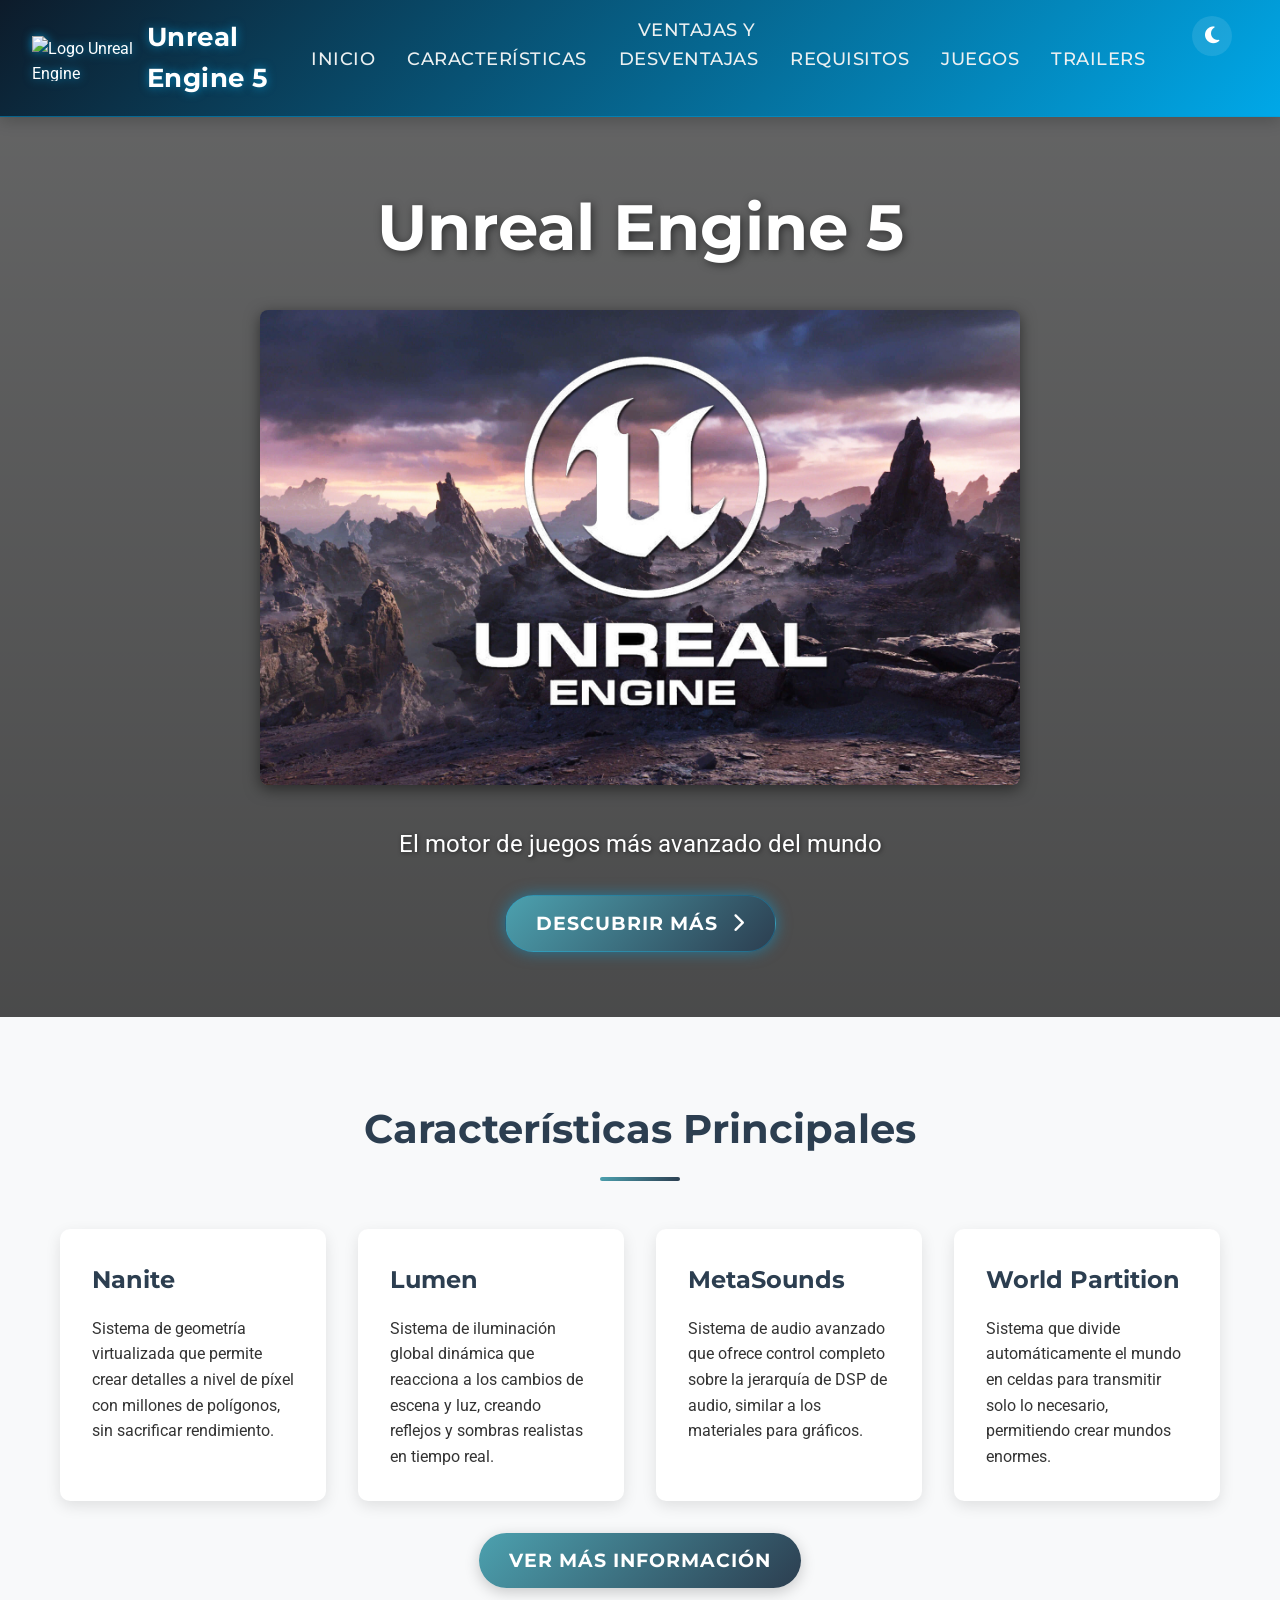
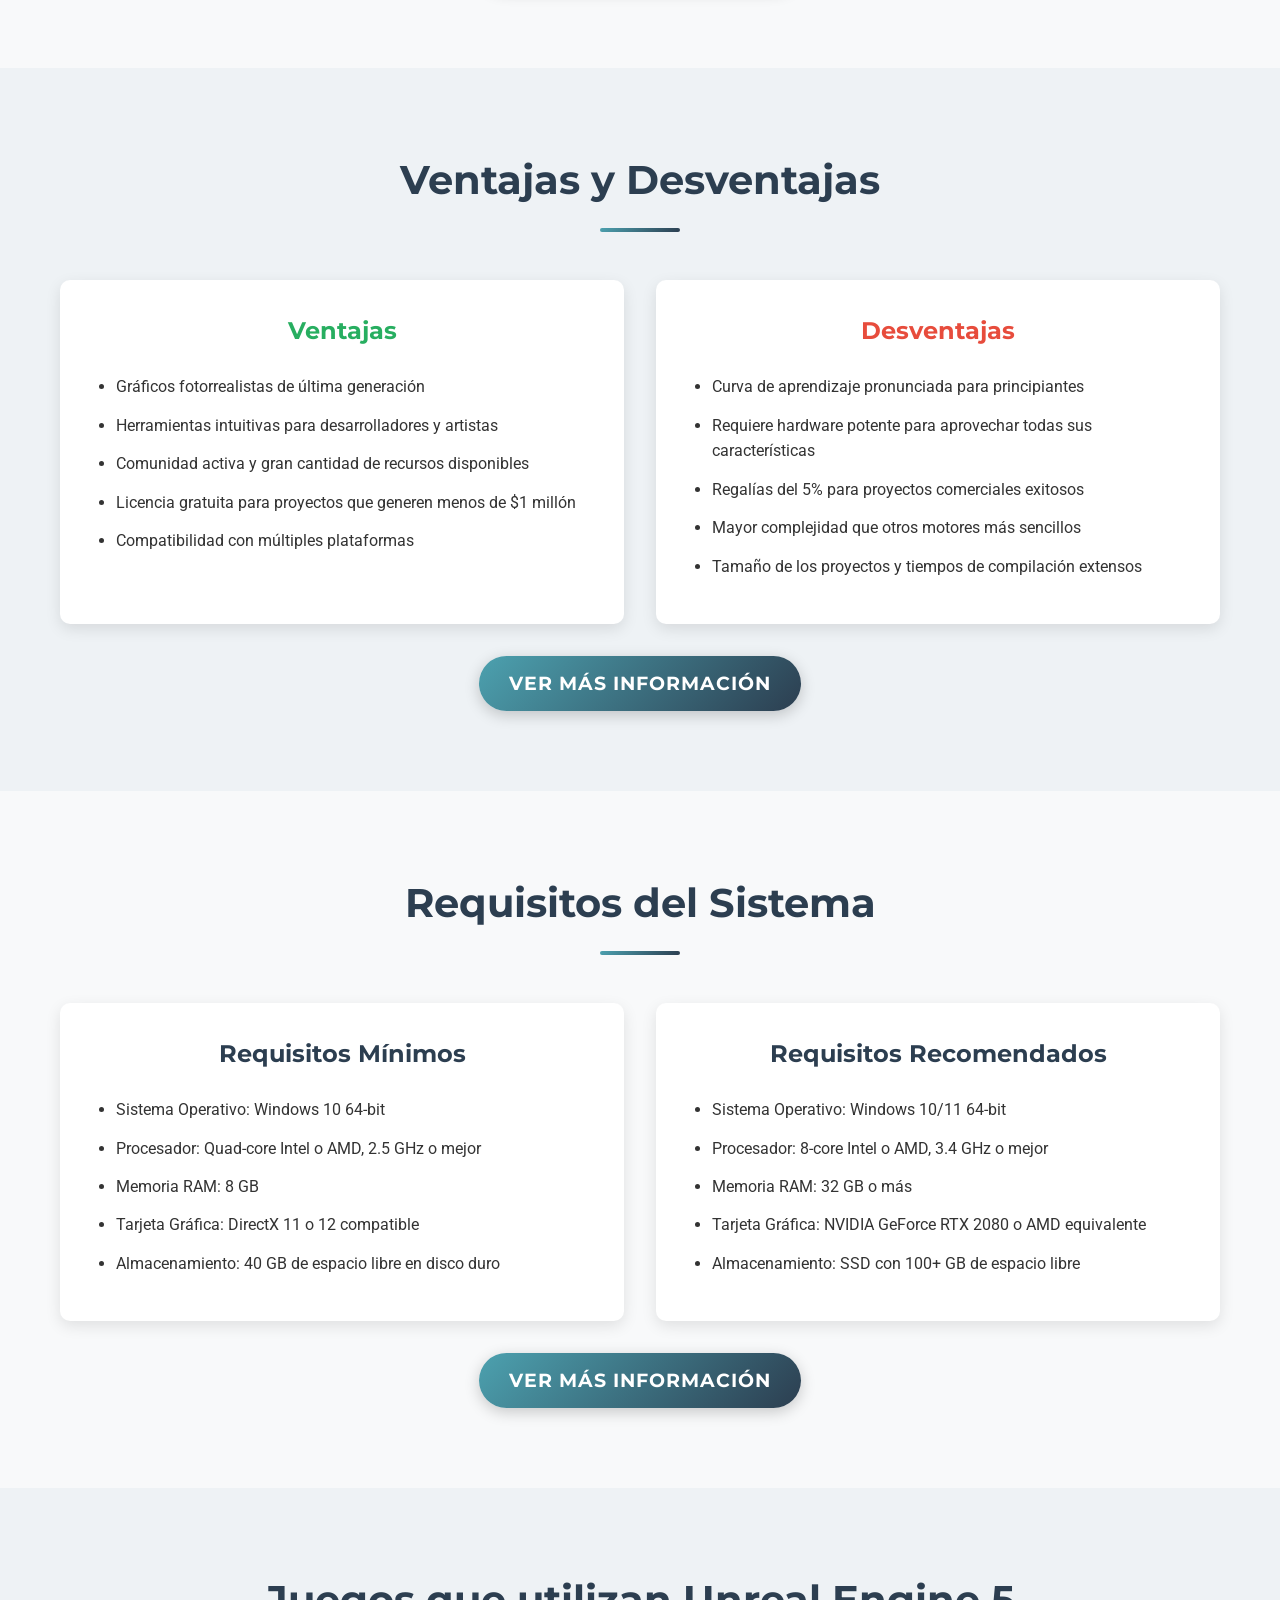
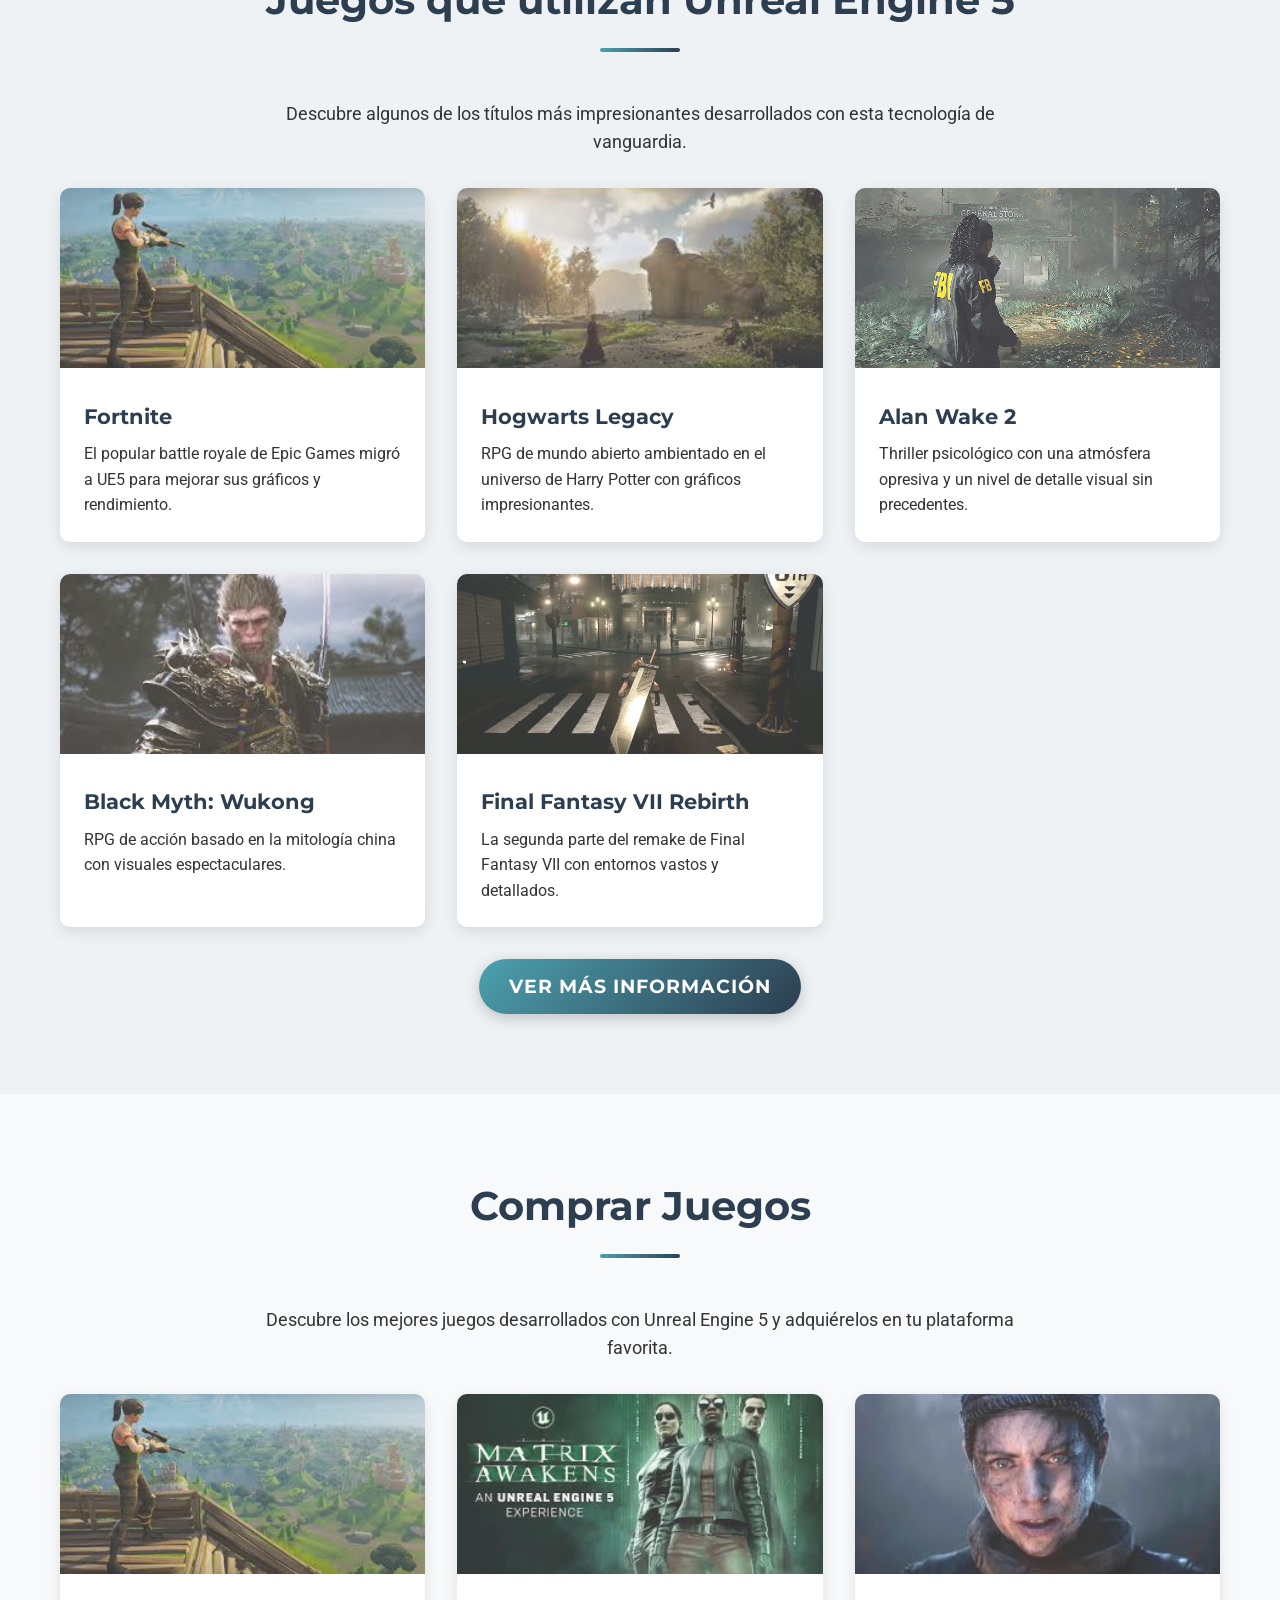
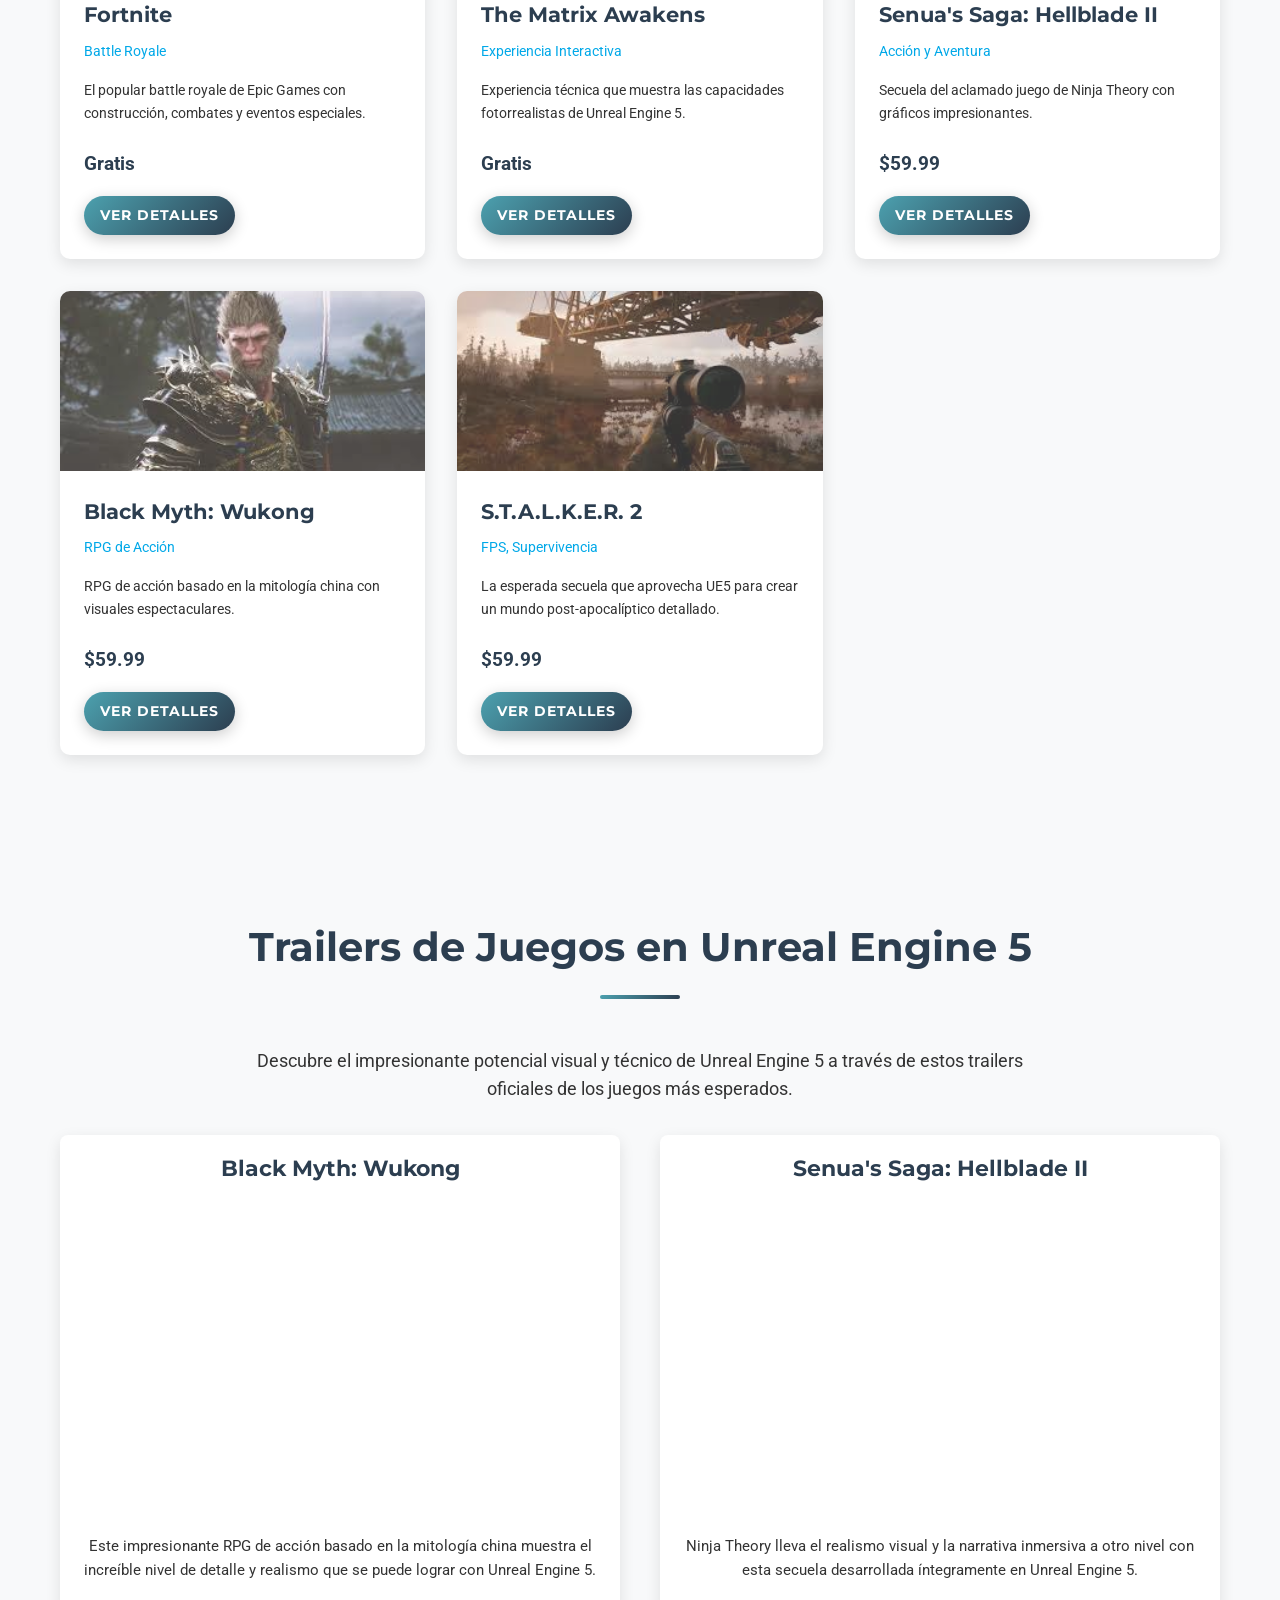
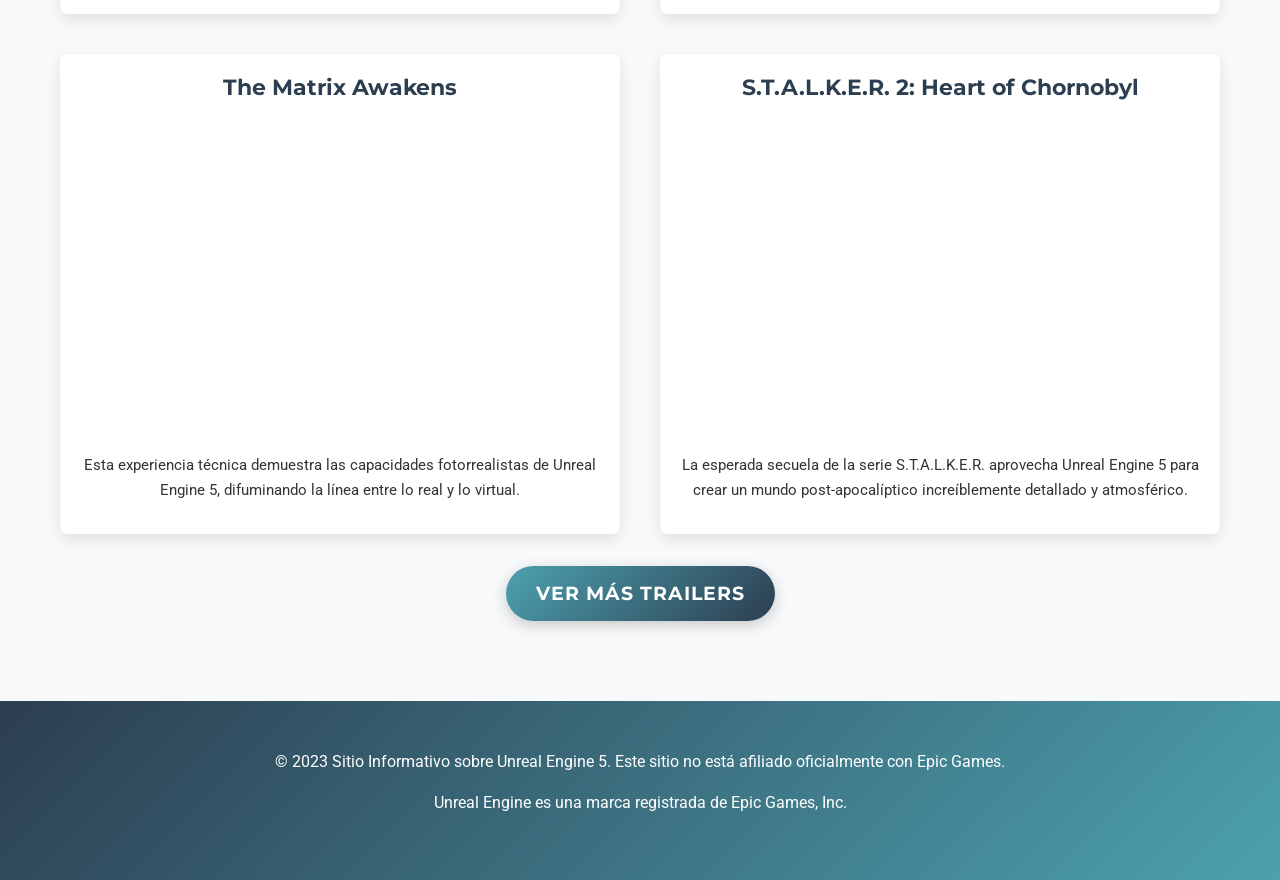
==== index.html @ cfc48476 "Initial commit: Unreal Engine 5 website" ====
<!DOCTYPE html>
<html lang="es">
<head>
    <meta charset="UTF-8">
    <meta name="viewport" content="width=device-width, initial-scale=1.0">
    <link rel="stylesheet" href="style.css">
    <link rel="stylesheet" href="img-fix.css">
    <link rel="stylesheet" href="https://cdnjs.cloudflare.com/ajax/libs/font-awesome/6.4.0/css/all.min.css">
    <script src="script.js" defer></script>
    <title>Unreal Engine 5 - Información Completa</title>
    <link rel="preconnect" href="https://fonts.googleapis.com">
    <link rel="preconnect" href="https://fonts.gstatic.com" crossorigin>
    <link href="https://fonts.googleapis.com/css2?family=Montserrat:wght@400;500;700&family=Roboto:wght@300;400;700&display=swap" rel="stylesheet">
</head>
<body>
    <nav class="navbar">
        <div class="navbar__logo">
            <img src="https://upload.wikimedia.org/wikipedia/commons/d/da/Unreal_Engine_Logo.svg" alt="Logo Unreal Engine" onerror="this.onerror=null; this.src='https://via.placeholder.com/45x45?text=UE5';">
            <span>Unreal Engine 5</span>
        </div>
        <ul class="navbar__list">
            <li class="navbar__item"><a href="#inicio">Inicio</a></li>
            <li class="navbar__item"><a href="#caracteristicas">Características</a></li>
            <li class="navbar__item"><a href="#ventajas">Ventajas y Desventajas</a></li>
            <li class="navbar__item"><a href="#requisitos">Requisitos</a></li>
            <li class="navbar__item"><a href="#juegos">Juegos</a></li>
            <li class="navbar__item"><a href="#trailers">Trailers</a></li>
            <li class="navbar__item">
                <button id="theme-toggle" class="theme-toggle" aria-label="Cambiar tema">
                    <i id="theme-icon" class="fas fa-moon"></i>
                </button>
            </li>
        </ul>
    </nav>

    <header id="inicio" class="hero">
        <div class="hero__content">
            <h1>Unreal Engine 5</h1>
            <img src="assets/img/Unreal engie.jpg" alt="Unreal Engine 5" class="hero__image" onerror="this.onerror=null; this.src='https://via.placeholder.com/800x400?text=Unreal+Engine+5';">
            <p>El motor de juegos más avanzado del mundo</p>
            <a href="#caracteristicas" class="btn btn-primary">Descubrir más <i class="fas fa-chevron-right"></i></a>
        </div>
    </header>

    <main>
        <section id="caracteristicas" class="section">
            <div class="container">
                <h2 class="section__title">Características Principales</h2>
                <div class="features">
                    <div class="feature">
                        <h3>Nanite</h3>
                        <p>Sistema de geometría virtualizada que permite crear detalles a nivel de píxel con millones de polígonos, sin sacrificar rendimiento.</p>
                    </div>
                    <div class="feature">
                        <h3>Lumen</h3>
                        <p>Sistema de iluminación global dinámica que reacciona a los cambios de escena y luz, creando reflejos y sombras realistas en tiempo real.</p>
                    </div>
                    <div class="feature">
                        <h3>MetaSounds</h3>
                        <p>Sistema de audio avanzado que ofrece control completo sobre la jerarquía de DSP de audio, similar a los materiales para gráficos.</p>
                    </div>
                    <div class="feature">
                        <h3>World Partition</h3>
                        <p>Sistema que divide automáticamente el mundo en celdas para transmitir solo lo necesario, permitiendo crear mundos enormes.</p>
                    </div>
                </div>
                <div class="more-info-container">
                    <a href="caracteristicas-principales.html" class="btn btn-primary">Ver más información</a>
                </div>
            </div>
        </section>

        <section id="ventajas" class="section section--alt">
            <div class="container">
                <h2 class="section__title">Ventajas y Desventajas</h2>
                <div class="pros-cons">
                    <div class="pros">
                        <h3>Ventajas</h3>
                        <ul>
                            <li>Gráficos fotorrealistas de última generación</li>
                            <li>Herramientas intuitivas para desarrolladores y artistas</li>
                            <li>Comunidad activa y gran cantidad de recursos disponibles</li>
                            <li>Licencia gratuita para proyectos que generen menos de $1 millón</li>
                            <li>Compatibilidad con múltiples plataformas</li>
                        </ul>
                    </div>
                    <div class="cons">
                        <h3>Desventajas</h3>
                        <ul>
                            <li>Curva de aprendizaje pronunciada para principiantes</li>
                            <li>Requiere hardware potente para aprovechar todas sus características</li>
                            <li>Regalías del 5% para proyectos comerciales exitosos</li>
                            <li>Mayor complejidad que otros motores más sencillos</li>
                            <li>Tamaño de los proyectos y tiempos de compilación extensos</li>
                        </ul>
                    </div>
                </div>
                <div class="more-info-container">
                    <a href="ventajas-desventajas.html" class="btn btn-primary">Ver más información</a>
                </div>
            </div>
        </section>

        <section id="requisitos" class="section">
            <div class="container">
                <h2 class="section__title">Requisitos del Sistema</h2>
                <div class="requirements">
                    <div class="requirement">
                        <h3>Requisitos Mínimos</h3>
                        <ul>
                            <li>Sistema Operativo: Windows 10 64-bit</li>
                            <li>Procesador: Quad-core Intel o AMD, 2.5 GHz o mejor</li>
                            <li>Memoria RAM: 8 GB</li>
                            <li>Tarjeta Gráfica: DirectX 11 o 12 compatible</li>
                            <li>Almacenamiento: 40 GB de espacio libre en disco duro</li>
                        </ul>
                    </div>
                    <div class="requirement">
                        <h3>Requisitos Recomendados</h3>
                        <ul>
                            <li>Sistema Operativo: Windows 10/11 64-bit</li>
                            <li>Procesador: 8-core Intel o AMD, 3.4 GHz o mejor</li>
                            <li>Memoria RAM: 32 GB o más</li>
                            <li>Tarjeta Gráfica: NVIDIA GeForce RTX 2080 o AMD equivalente</li>
                            <li>Almacenamiento: SSD con 100+ GB de espacio libre</li>
                        </ul>
                    </div>
                </div>
                <div class="more-info-container">
                    <a href="requisitos-sistema.html" class="btn btn-primary">Ver más información</a>
                </div>
            </div>
        </section>

        <section id="juegos" class="section section--alt">
            <div class="container">
                <h2 class="section__title">Juegos que utilizan Unreal Engine 5</h2>
                <p class="section__description">Descubre algunos de los títulos más impresionantes desarrollados con esta tecnología de vanguardia.</p>
                <div class="games">
                    <div class="game">
                        <img src="assets/img/Fornite.jpg" alt="Fortnite" loading="lazy" onerror="this.onerror=null; this.src='https://via.placeholder.com/300x180?text=Fortnite';">
                        <h3>Fortnite</h3>
                        <p>El popular battle royale de Epic Games migró a UE5 para mejorar sus gráficos y rendimiento.</p>
                    </div>
                    <div class="game">
                        <img src="assets/img/Hogwarts Legacy.jpg" alt="Hogwarts Legacy" loading="lazy" onerror="this.onerror=null; this.src='https://via.placeholder.com/300x180?text=Hogwarts+Legacy';">
                        <h3>Hogwarts Legacy</h3>
                        <p>RPG de mundo abierto ambientado en el universo de Harry Potter con gráficos impresionantes.</p>
                    </div>
                    <div class="game">
                        <img src="assets/img/Alan Wake 2.jpg    " alt="Alan Wake 2" loading="lazy" onerror="this.onerror=null; this.src='https://via.placeholder.com/300x180?text=Alan+Wake+2';">
                        <h3>Alan Wake 2</h3>
                        <p>Thriller psicológico con una atmósfera opresiva y un nivel de detalle visual sin precedentes.</p>
                    </div>
                    <div class="game">
                        <img src="assets/img/Black Myth Wukong.jpg" alt="Black Myth: Wukong" loading="lazy" onerror="this.onerror=null; this.src='https://via.placeholder.com/300x180?text=Black+Myth+Wukong';">
                        <h3>Black Myth: Wukong</h3>
                        <p>RPG de acción basado en la mitología china con visuales espectaculares.</p>
                    </div>
                    <div class="game">
                        <img src="assets/img/final-fantasy-7-remake-being-created-with-unreal-e_dq24.1200.jpg" alt="Final Fantasy VII Rebirth" loading="lazy" onerror="this.onerror=null; this.src='https://via.placeholder.com/300x180?text=Final+Fantasy+VII+Rebirth';">
                        <h3>Final Fantasy VII Rebirth</h3>
                        <p>La segunda parte del remake de Final Fantasy VII con entornos vastos y detallados.</p>
                    </div>
                    <div class="game">
                        <img src="assets/img/Silent Hill 2 Remake.jpg" alt="Silent Hill 2 Remake" loading="lazy" onerror="this.onerror=null; this.src='https://via.placeholder.com/300x180?text=Silent+Hill+2+Remake';">
                        <h3>Silent Hill 2 Remake</h3>
                        <p>El remake del clásico de terror psicológico con una atmósfera densa y perturbadora.</p>
                    </div>
                </div>
                <div class="more-info-container">
                    <a href="juegos-unreal.html" class="btn btn-primary">Ver más información</a>
                </div>
            </div>
        </section>
        
        <section id="comprar" class="section">
            <div class="container">
                <h2 class="section__title">Comprar Juegos</h2>
                <p class="section__description">Descubre los mejores juegos desarrollados con Unreal Engine 5 y adquiérelos en tu plataforma favorita.</p>
                <div class="game-cards">
                    <div class="game-card">
                        <img src="assets/img/Fornite.jpg" alt="Fortnite" class="game-card__image" loading="lazy" onerror="this.onerror=null; this.src='https://via.placeholder.com/300x180?text=Fortnite';">
                        <div class="game-card__content">
                            <h3 class="game-card__title">Fortnite</h3>
                            <p class="game-card__genre">Battle Royale</p>
                            <p class="game-card__description">El popular battle royale de Epic Games con construcción, combates y eventos especiales.</p>
                            <p class="game-card__price">Gratis</p>
                            <div class="game-card__buttons">
                                <a href="detalles-juego.html?id=fortnite" class="btn btn-primary btn-sm">Ver detalles</a>
                            </div>
                        </div>
                    </div>
                    <div class="game-card">
                        <img src="assets/img/The Matrix Awakens.jpg" alt="The Matrix Awakens" class="game-card__image" loading="lazy" onerror="this.onerror=null; this.src='https://via.placeholder.com/300x180?text=The+Matrix+Awakens';">
                        <div class="game-card__content">
                            <h3 class="game-card__title">The Matrix Awakens</h3>
                            <p class="game-card__genre">Experiencia Interactiva</p>
                            <p class="game-card__description">Experiencia técnica que muestra las capacidades fotorrealistas de Unreal Engine 5.</p>
                            <p class="game-card__price">Gratis</p>
                            <div class="game-card__buttons">
                                <a href="detalles-juego.html?id=matrix" class="btn btn-primary btn-sm">Ver detalles</a>
                            </div>
                        </div>
                    </div>
                    <div class="game-card">
                        <img src="assets/img/Senua's Saga Hellblade II.jpg" alt="Senua's Saga: Hellblade II" class="game-card__image" loading="lazy" onerror="this.onerror=null; this.src='https://via.placeholder.com/300x180?text=Hellblade+II';">
                        <div class="game-card__content">
                            <h3 class="game-card__title">Senua's Saga: Hellblade II</h3>
                            <p class="game-card__genre">Acción y Aventura</p>
                            <p class="game-card__description">Secuela del aclamado juego de Ninja Theory con gráficos impresionantes.</p>
                            <p class="game-card__price">$59.99</p>
                            <div class="game-card__buttons">
                                <a href="detalles-juego.html?id=hellblade" class="btn btn-primary btn-sm">Ver detalles</a>
                            </div>
                        </div>
                    </div>
                    <div class="game-card">
                        <img src="assets/img/Black Myth Wukong.jpg" alt="Black Myth: Wukong" class="game-card__image" loading="lazy" onerror="this.onerror=null; this.src='https://via.placeholder.com/300x180?text=Black+Myth+Wukong';">
                        <div class="game-card__content">
                            <h3 class="game-card__title">Black Myth: Wukong</h3>
                            <p class="game-card__genre">RPG de Acción</p>
                            <p class="game-card__description">RPG de acción basado en la mitología china con visuales espectaculares.</p>
                            <p class="game-card__price">$59.99</p>
                            <div class="game-card__buttons">
                                <a href="detalles-juego.html?id=wukong" class="btn btn-primary btn-sm">Ver detalles</a>
                            </div>
                        </div>
                    </div>
                    <div class="game-card">
                        <img src="assets/img/Senua's Saga Hellblade II v2.jpg" alt="S.T.A.L.K.E.R. 2: Heart of Chornobyl" class="game-card__image" loading="lazy" onerror="this.onerror=null; this.src='https://via.placeholder.com/300x180?text=STALKER+2';">
                        <div class="game-card__content">
                            <h3 class="game-card__title">S.T.A.L.K.E.R. 2</h3>
                            <p class="game-card__genre">FPS, Supervivencia</p>
                            <p class="game-card__description">La esperada secuela que aprovecha UE5 para crear un mundo post-apocalíptico detallado.</p>
                            <p class="game-card__price">$59.99</p>
                            <div class="game-card__buttons">
                                <a href="detalles-juego.html?id=stalker2" class="btn btn-primary btn-sm">Ver detalles</a>
                            </div>
                        </div>
                    </div>
                </div>
            </div>
        </section>
        <section id="trailers" class="section">
            <div class="container">
                <h2 class="section__title">Trailers de Juegos en Unreal Engine 5</h2>
                <p class="section__description">Descubre el impresionante potencial visual y técnico de Unreal Engine 5 a través de estos trailers oficiales de los juegos más esperados.</p>
                <div class="trailers">
                    <div class="trailer">
                        <h3>Black Myth: Wukong</h3>
                        <div class="video-container">
                            <iframe width="560" height="315" src="https://www.youtube.com/embed/O2nNljv0MOw" title="Black Myth: Wukong Trailer" frameborder="0" allow="accelerometer; autoplay; clipboard-write; encrypted-media; gyroscope; picture-in-picture" allowfullscreen></iframe>
                        </div>
                        <p>Este impresionante RPG de acción basado en la mitología china muestra el increíble nivel de detalle y realismo que se puede lograr con Unreal Engine 5.</p>
                    </div>
                    <div class="trailer">
                        <h3>Senua's Saga: Hellblade II</h3>
                        <div class="video-container">
                            <iframe width="560" height="315" src="https://www.youtube.com/embed/fukYzbthEVw" title="Senua's Saga: Hellblade II Trailer" frameborder="0" allow="accelerometer; autoplay; clipboard-write; encrypted-media; gyroscope; picture-in-picture" allowfullscreen></iframe>
                        </div>
                        <p>Ninja Theory lleva el realismo visual y la narrativa inmersiva a otro nivel con esta secuela desarrollada íntegramente en Unreal Engine 5.</p>
                    </div>
                    <div class="trailer">
                        <h3>The Matrix Awakens</h3>
                        <div class="video-container">
                            <iframe width="560" height="315" src="https://www.youtube.com/embed/WU0gvPcc3jQ" title="The Matrix Awakens: An Unreal Engine 5 Experience" frameborder="0" allow="accelerometer; autoplay; clipboard-write; encrypted-media; gyroscope; picture-in-picture" allowfullscreen></iframe>
                        </div>
                        <p>Esta experiencia técnica demuestra las capacidades fotorrealistas de Unreal Engine 5, difuminando la línea entre lo real y lo virtual.</p>
                    </div>
                    <div class="trailer">
                        <h3>S.T.A.L.K.E.R. 2: Heart of Chornobyl</h3>
                        <div class="video-container">
                            <iframe width="560" height="315" src="https://www.youtube.com/embed/SjDMwsbaSd8" title="S.T.A.L.K.E.R. 2: Heart of Chornobyl Trailer" frameborder="0" allow="accelerometer; autoplay; clipboard-write; encrypted-media; gyroscope; picture-in-picture" allowfullscreen></iframe>
                        </div>
                        <p>La esperada secuela de la serie S.T.A.L.K.E.R. aprovecha Unreal Engine 5 para crear un mundo post-apocalíptico increíblemente detallado y atmosférico.</p>
                    </div>
                </div>
                <div class="more-info-container">
                    <a href="mas-trailers.html" class="btn btn-primary">Ver más trailers</a>
                </div>
            </div>
        </section>
    </main>

    <footer class="footer">
        <div class="container">
            <p>© 2023 Sitio Informativo sobre Unreal Engine 5. Este sitio no está afiliado oficialmente con Epic Games.</p>
            <p>Unreal Engine es una marca registrada de Epic Games, Inc.</p>
        </div>
    </footer>
</body>
</html>
---- style.css ----
/* Variables para el modo claro y oscuro */
:root {
    /* Colores modo claro (default) */
    --bg-color: #f8f9fa;
    --text-color: #333;
    --section-alt-bg: #eef2f5;
    --card-bg: white;
    --card-shadow: rgba(0, 0, 0, 0.1);
    --title-color: #2c3e50;
    --navbar-gradient-start: #0d1b2a;
    --navbar-gradient-end: #00a8e8;
    --navbar-shadow: rgba(0, 168, 232, 0.3);
    --btn-gradient-start: #4ca1af;
    --btn-gradient-end: #2c3e50;
    --footer-gradient-start: #2c3e50;
    --footer-gradient-end: #4ca1af;
    --transition-time: 0.3s;
}

/* Modo oscuro */
.dark-mode {
    --bg-color: #121212;
    --text-color: #e0e0e0;
    --section-alt-bg: #1e1e1e;
    --card-bg: #2d2d2d;
    --card-shadow: rgba(0, 0, 0, 0.3);
    --title-color: #00a8e8;
    /* Mantenemos los colores originales del navbar en modo oscuro */
    --navbar-gradient-start: #0d1b2a;
    --navbar-gradient-end: #00a8e8;
    --navbar-shadow: rgba(0, 168, 232, 0.3);
    --btn-gradient-start: #004c6d;
    --btn-gradient-end: #121212;
    --footer-gradient-start: #121212;
    --footer-gradient-end: #004c6d;
}

/* Estilos generales */
* {
    margin: 0;
    padding: 0;
    box-sizing: border-box;
}

body {
    font-family: 'Roboto', sans-serif;
    line-height: 1.6;
    color: var(--text-color);
    background-color: var(--bg-color);
    transition: background-color var(--transition-time) ease, color var(--transition-time) ease;
}

.container {
    max-width: 1200px;
    margin: 0 auto;
    padding: 0 20px;
}

/* Estilos para el navbar - Estilo Unreal Engine */
.navbar {
    background: linear-gradient(135deg, var(--navbar-gradient-start) 0%, var(--navbar-gradient-end) 100%);
    padding: 1rem 0;
    box-shadow: 0 4px 20px var(--navbar-shadow);
    position: sticky;
    top: 0;
    z-index: 100;
    display: flex;
    justify-content: space-between;
    align-items: center;
    padding: 1rem 2rem;
    border-bottom: 1px solid rgba(0, 168, 232, 0.5);
    transition: background var(--transition-time) ease, box-shadow var(--transition-time) ease;
}

/* Aseguramos que la navbar mantenga su estilo en modo oscuro */
.dark-mode .navbar {
    background: linear-gradient(135deg, #0d1b2a 0%, #00a8e8 100%);
    box-shadow: 0 4px 20px rgba(0, 168, 232, 0.3);
}

/* Mantenemos el estilo de los elementos de la navbar en modo oscuro */
.dark-mode .navbar__logo span {
    color: white;
    text-shadow: 0 0 10px rgba(0, 168, 232, 0.7);
}

.dark-mode .navbar__item a {
    color: #ecf0f1;
}

.dark-mode .navbar__item a:hover {
    color: #00a8e8;
    background-color: rgba(13, 27, 42, 0.8);
    box-shadow: 0 0 12px rgba(0, 168, 232, 0.6);
    border: 1px solid rgba(0, 168, 232, 0.3);
}

.dark-mode .navbar__item a::after {
    background: #00a8e8;
}

.navbar__logo {
    display: flex;
    align-items: center;
    color: white;
}

.navbar__logo img {
    height: 45px;
    margin-right: 12px;
    filter: drop-shadow(0 0 5px rgba(0, 168, 232, 0.7));
}

.navbar__logo span {
    font-family: 'Montserrat', sans-serif;
    font-weight: 700;
    font-size: 1.6rem;
    text-shadow: 0 0 10px rgba(0, 168, 232, 0.7);
    letter-spacing: 0.5px;
}

.navbar__list {
    display: flex;
    justify-content: center;
    list-style: none;
    margin: 0;
    padding: 0;
}

.navbar__item {
    margin: 0 1rem;
    position: relative;
}

.navbar__item a {
    color: #ecf0f1;
    text-decoration: none;
    font-family: 'Montserrat', sans-serif;
    font-size: 1.1rem;
    font-weight: 500;
    padding: 0.6rem 1.2rem;
    transition: all 0.3s cubic-bezier(0.25, 0.8, 0.25, 1);
    border-radius: 4px;
    letter-spacing: 0.5px;
    text-transform: uppercase;
}

/* Efecto hover estilo Unreal Engine */
.navbar__item a:hover {
    color: #00a8e8;
    background-color: rgba(13, 27, 42, 0.8);
    transform: translateY(-2px);
    box-shadow: 0 0 12px rgba(0, 168, 232, 0.6);
    border: 1px solid rgba(0, 168, 232, 0.3);
}

/* Efecto de iluminación estilo Unreal Engine */
.navbar__item a::before {
    content: '';
    position: absolute;
    top: 0;
    left: 0;
    width: 100%;
    height: 100%;
    background: radial-gradient(circle at center, rgba(0,168,232,0.3) 0%, transparent 70%);
    opacity: 0;
    transition: opacity 0.3s ease;
}

.navbar__item a:hover::before {
    opacity: 1;
}

/* Efecto de línea inferior en hover */
.navbar__item a::after {
    content: '';
    position: absolute;
    bottom: 0;
    left: 50%;
    width: 0;
    height: 2px;
    background: #00a8e8;
    transition: all 0.3s ease;
    transform: translateX(-50%);
}

.navbar__item a:hover::after {
    width: 80%;
}

/* Hero section */
.hero {
    height: 100vh;
    background: linear-gradient(rgba(0, 0, 0, 0.6), rgba(0, 0, 0, 0.7)), url('https://cdn2.unrealengine.com/unreal-engine-5-1-features-for-fortnite-chapter-4-header-1920x1080-f7a7c2d23dc6.jpg');
    background-size: cover;
    background-position: center;
    display: flex;
    align-items: center;
    justify-content: center;
    text-align: center;
    color: white;
    position: relative;
    overflow: hidden;
}

.hero::before {
    content: '';
    position: absolute;
    top: 0;
    left: 0;
    width: 100%;
    height: 100%;
    background: url('https://cdn2.unrealengine.com/unreal-engine-5-1-features-for-fortnite-chapter-4-header-1920x1080-f7a7c2d23dc6.jpg');
    background-size: cover;
    background-position: center;
    opacity: 0.4;
    z-index: -1;
    animation: heroZoom 20s infinite alternate ease-in-out;
}

@keyframes heroZoom {
    0% {
        transform: scale(1);
    }
    100% {
        transform: scale(1.1);
    }
}

.hero__content {
    max-width: 800px;
    padding: 0 20px;
}

.hero__content h1 {
    font-family: 'Montserrat', sans-serif;
    font-size: 4rem;
    margin-bottom: 1rem;
    text-shadow: 2px 2px 8px rgba(0, 0, 0, 0.5);
}

.hero__content p {
    font-size: 1.5rem;
    margin-bottom: 2rem;
    text-shadow: 1px 1px 4px rgba(0, 0, 0, 0.5);
}

.hero__image {
    max-width: 100%;
    height: auto;
    margin: 1rem auto 2rem;
    border-radius: 8px;
    box-shadow: 0 4px 15px rgba(0, 0, 0, 0.5);
    transition: transform 0.3s ease, box-shadow 0.3s ease;
}

.hero__image:hover {
    transform: scale(1.02);
    box-shadow: 0 6px 20px rgba(0, 0, 0, 0.7);
}

.btn {
    display: inline-block;
    padding: 12px 30px;
    border-radius: 50px;
    text-decoration: none;
    font-weight: 700;
    font-family: 'Montserrat', sans-serif;
    transition: all 0.3s ease;
}

.btn-primary {
    background: linear-gradient(135deg, var(--btn-gradient-start) 0%, var(--btn-gradient-end) 100%);
    color: white;
    box-shadow: 0 4px 15px rgba(0, 0, 0, 0.2);
    transition: all var(--transition-time) ease;
    position: relative;
    overflow: hidden;
    z-index: 1;
    font-size: 1.2rem;
    letter-spacing: 1px;
    text-transform: uppercase;
}

.btn-primary::before {
    content: '';
    position: absolute;
    top: 0;
    left: 0;
    width: 100%;
    height: 100%;
    background: url('https://cdn2.unrealengine.com/ue-logo-white-e34b6ba9383f.svg') no-repeat;
    background-size: 25px;
    background-position: 12px center;
    opacity: 0.8;
    z-index: -1;
    transform: translateX(-100%);
    transition: transform 0.4s ease;
}

.btn-primary:hover {
    transform: translateY(-3px);
    box-shadow: 0 6px 20px rgba(0, 0, 0, 0.3);
    padding-left: 45px;
}

.btn-primary:hover::before {
    transform: translateX(0);
}

/* Efecto de brillo para el botón Descubrir más */
.hero .btn-primary {
    animation: pulse 2s infinite;
    box-shadow: 0 0 15px rgba(0, 168, 232, 0.5);
    border: 1px solid rgba(0, 168, 232, 0.3);
}

.hero .btn-primary i {
    margin-left: 8px;
    transition: transform 0.3s ease;
}

.hero .btn-primary:hover i {
    transform: translateX(5px);
}

@keyframes pulse {
    0% {
        box-shadow: 0 0 15px rgba(0, 168, 232, 0.5);
    }
    50% {
        box-shadow: 0 0 25px rgba(0, 168, 232, 0.8);
    }
    100% {
        box-shadow: 0 0 15px rgba(0, 168, 232, 0.5);
    }
}

/* Section styles */
.section {
    padding: 5rem 0;
}

.section--alt {
    background-color: var(--section-alt-bg);
    transition: background-color var(--transition-time) ease;
}

.section__title {
    text-align: center;
    font-family: 'Montserrat', sans-serif;
    font-size: 2.5rem;
    margin-bottom: 3rem;
    color: var(--title-color);
    position: relative;
    transition: color var(--transition-time) ease;
}

.section__title::after {
    content: '';
    display: block;
    width: 80px;
    height: 4px;
    background: linear-gradient(135deg, var(--btn-gradient-start) 0%, var(--btn-gradient-end) 100%);
    margin: 1rem auto 0;
    border-radius: 2px;
    transition: background var(--transition-time) ease;
}

/* Features section */
.features {
    display: grid;
    grid-template-columns: repeat(auto-fit, minmax(250px, 1fr));
    gap: 2rem;
}

.feature {
    background-color: var(--card-bg);
    padding: 2rem;
    border-radius: 10px;
    box-shadow: 0 5px 15px var(--card-shadow);
    transition: transform 0.3s ease, background-color var(--transition-time) ease, box-shadow var(--transition-time) ease;
}

.feature:hover {
    transform: translateY(-10px);
}

.feature h3 {
    font-family: 'Montserrat', sans-serif;
    color: var(--title-color);
    margin-bottom: 1rem;
    font-size: 1.5rem;
    transition: color var(--transition-time) ease;
}

/* Pros and Cons section */
.pros-cons {
    display: grid;
    grid-template-columns: repeat(auto-fit, minmax(300px, 1fr));
    gap: 2rem;
}

.pros, .cons {
    background-color: var(--card-bg);
    padding: 2rem;
    border-radius: 10px;
    box-shadow: 0 5px 15px var(--card-shadow);
    transition: background-color var(--transition-time) ease, box-shadow var(--transition-time) ease;
}

.pros h3, .cons h3 {
    font-family: 'Montserrat', sans-serif;
    margin-bottom: 1.5rem;
    font-size: 1.5rem;
    text-align: center;
}

.pros h3 {
    color: #27ae60;
}

.cons h3 {
    color: #e74c3c;
}

.pros ul, .cons ul {
    padding-left: 1.5rem;
}

.pros li, .cons li {
    margin-bottom: 0.8rem;
}

/* Requirements section */
.requirements {
    display: grid;
    grid-template-columns: repeat(auto-fit, minmax(300px, 1fr));
    gap: 2rem;
}

.requirement {
    background-color: var(--card-bg);
    padding: 2rem;
    border-radius: 10px;
    box-shadow: 0 5px 15px var(--card-shadow);
    transition: background-color var(--transition-time) ease, box-shadow var(--transition-time) ease;
}

.requirement h3 {
    font-family: 'Montserrat', sans-serif;
    color: var(--title-color);
    margin-bottom: 1.5rem;
    font-size: 1.5rem;
    text-align: center;
    transition: color var(--transition-time) ease;
}

.requirement ul {
    padding-left: 1.5rem;
}

.requirement li {
    margin-bottom: 0.8rem;
}

/* Games section */
.games {
    display: grid;
    grid-template-columns: repeat(auto-fit, minmax(280px, 1fr));
    gap: 2rem;
}

.game {
    background-color: var(--card-bg);
    border-radius: 10px;
    overflow: hidden;
    box-shadow: 0 5px 15px var(--card-shadow);
    transition: transform 0.3s ease, background-color var(--transition-time) ease, box-shadow var(--transition-time) ease;
}

.game:hover {
    transform: translateY(-10px);
}

.game img {
    width: 100%;
    height: 180px;
    object-fit: cover;
}

.game h3 {
    font-family: 'Montserrat', sans-serif;
    color: var(--title-color);
    padding: 1.5rem 1.5rem 0.5rem;
    font-size: 1.3rem;
    transition: color var(--transition-time) ease;
}

.game p {
    padding: 0 1.5rem 1.5rem;
    color: var(--text-color);
    transition: color var(--transition-time) ease;
}

/* Estilos para la sección de trailers */
.section__description {
    text-align: center;
    max-width: 800px;
    margin: 0 auto 2rem;
    font-size: 1.1rem;
    color: var(--text-color);
}

.trailers {
    display: grid;
    grid-template-columns: repeat(auto-fill, minmax(500px, 1fr));
    gap: 2.5rem;
    margin-top: 2rem;
}

.trailer {
    background-color: var(--card-bg);
    border-radius: 8px;
    overflow: hidden;
    box-shadow: 0 5px 15px var(--card-shadow);
    transition: transform 0.3s ease, box-shadow 0.3s ease;
    padding-bottom: 1rem;
}

.trailer:hover {
    transform: translateY(-10px);
    box-shadow: 0 15px 30px var(--card-shadow);
}

.trailer h3 {
    padding: 1rem 1rem 0.5rem;
    color: var(--title-color);
    font-family: 'Montserrat', sans-serif;
    text-align: center;
    font-size: 1.4rem;
}

.trailer p {
    padding: 0.5rem 1rem 1rem;
    font-size: 0.95rem;
    text-align: center;
}

.video-container {
    position: relative;
    padding-bottom: 56.25%; /* Proporción 16:9 */
    height: 0;
    overflow: hidden;
    margin-bottom: 1rem;
}

.video-container iframe {
    position: absolute;
    top: 0;
    left: 0;
    width: 100%;
    height: 100%;
    border: none;
}

/* Ajustes responsivos para trailers */
@media (max-width: 768px) {
    .trailers {
        grid-template-columns: 1fr;
    }
}

/* Footer */
.footer {
    background: linear-gradient(135deg, var(--footer-gradient-start) 0%, var(--footer-gradient-end) 100%);
    color: white;
    padding: 3rem 0;
    text-align: center;
    transition: background var(--transition-time) ease;
}

.footer p {
    margin-bottom: 1rem;
}

/* Estilos para la sección de Comprar Juego */
.game-cards {
    display: grid;
    grid-template-columns: repeat(auto-fill, minmax(280px, 1fr));
    gap: 2rem;
    margin-top: 2rem;
}

.game-card {
    background-color: var(--card-bg);
    border-radius: 10px;
    overflow: hidden;
    box-shadow: 0 5px 15px var(--card-shadow);
    transition: transform 0.3s ease, box-shadow 0.3s ease, background-color var(--transition-time) ease;
    display: flex;
    flex-direction: column;
}

.game-card:hover {
    transform: translateY(-10px);
    box-shadow: 0 15px 30px var(--card-shadow);
}

.game-card__image {
    width: 100%;
    height: 180px;
    object-fit: cover;
}

.game-card__content {
    padding: 1.5rem;
    flex-grow: 1;
    display: flex;
    flex-direction: column;
}

.game-card__title {
    font-family: 'Montserrat', sans-serif;
    color: var(--title-color);
    font-size: 1.3rem;
    margin-bottom: 0.5rem;
    transition: color var(--transition-time) ease;
}

.game-card__genre {
    color: #00a8e8;
    font-size: 0.9rem;
    margin-bottom: 1rem;
}

.game-card__description {
    color: var(--text-color);
    font-size: 0.9rem;
    margin-bottom: 1.5rem;
    flex-grow: 1;
    transition: color var(--transition-time) ease;
}

.game-card__price {
    font-weight: bold;
    font-size: 1.2rem;
    margin-bottom: 1rem;
    color: var(--title-color);
    transition: color var(--transition-time) ease;
}

.game-card__buttons {
    display: flex;
    justify-content: space-between;
    gap: 0.5rem;
}

.btn-sm {
    padding: 8px 16px;
    font-size: 0.9rem;
}

/* Estilos para la página de detalles del juego */
.page-header {
    background: linear-gradient(rgba(0, 0, 0, 0.7), rgba(0, 0, 0, 0.8)), url('https://cdn2.unrealengine.com/unreal-engine-5-1-features-for-fortnite-chapter-4-header-1920x1080-f7a7c2d23dc6.jpg');
    background-size: cover;
    background-position: center;
    color: white;
    padding: 5rem 0;
    text-align: center;
}

.page-header h1 {
    font-family: 'Montserrat', sans-serif;
    font-size: 3rem;
    margin-bottom: 1rem;
    text-shadow: 2px 2px 8px rgba(0, 0, 0, 0.5);
}

.page-header p {
    font-size: 1.2rem;
    max-width: 800px;
    margin: 0 auto;
    text-shadow: 1px 1px 4px rgba(0, 0, 0, 0.5);
}

.game-details {
    display: grid;
    grid-template-columns: 1fr 2fr;
    gap: 2rem;
}

.game-details__image img {
    width: 100%;
    border-radius: 10px;
    box-shadow: 0 5px 15px var(--card-shadow);
}

.game-details__info {
    background-color: var(--card-bg);
    padding: 2rem;
    border-radius: 10px;
    box-shadow: 0 5px 15px var(--card-shadow);
    transition: background-color var(--transition-time) ease, box-shadow var(--transition-time) ease;
}

.game-details__info h2 {
    font-family: 'Montserrat', sans-serif;
    color: var(--title-color);
    font-size: 2rem;
    margin-bottom: 1rem;
    transition: color var(--transition-time) ease;
}

.game-details__meta {
    display: flex;
    flex-wrap: wrap;
    gap: 1.5rem;
    margin-bottom: 1.5rem;
    color: var(--text-color);
    font-size: 0.9rem;
    transition: color var(--transition-time) ease;
}

.game-details__meta span i {
    margin-right: 0.5rem;
    color: #00a8e8;
}

.game-details__price {
    font-size: 1.8rem;
    font-weight: bold;
    margin-bottom: 1.5rem;
    color: var(--title-color);
    transition: color var(--transition-time) ease;
}

.game-details__description {
    margin-bottom: 2rem;
    line-height: 1.6;
    color: var(--text-color);
    transition: color var(--transition-time) ease;
}

.game-details__stores h3 {
    font-family: 'Montserrat', sans-serif;
    color: var(--title-color);
    font-size: 1.3rem;
    margin-bottom: 1rem;
    transition: color var(--transition-time) ease;
}

.store-buttons {
    display: flex;
    gap: 1rem;
    flex-wrap: wrap;
}

.store-button {
    display: inline-flex;
    align-items: center;
    padding: 0.8rem 1.5rem;
    border-radius: 50px;
    text-decoration: none;
    font-weight: 700;
    color: white;
    transition: all 0.3s ease;
    box-shadow: 0 4px 10px rgba(0, 0, 0, 0.2);
}

.store-button i {
    margin-right: 0.5rem;
    font-size: 1.2rem;
}

.store-button--xbox {
    background-color: #107C10;
}

.store-button--steam {
    background-color: #171a21;
}

.store-button--epic {
    background-color: #2a2a2a;
}

.store-button:hover {
    transform: translateY(-3px);
    box-shadow: 0 6px 15px rgba(0, 0, 0, 0.3);
}

.store-button--disabled {
    background-color: #6c757d;
    cursor: not-allowed;
    opacity: 0.7;
}

.store-button--disabled:hover {
    transform: none;
    box-shadow: 0 4px 10px rgba(0, 0, 0, 0.2);
}

.game-features {
    display: grid;
    grid-template-columns: repeat(auto-fill, minmax(300px, 1fr));
    gap: 1.5rem;
}

.game-feature {
    background-color: var(--card-bg);
    padding: 1.5rem;
    border-radius: 8px;
    box-shadow: 0 3px 10px var(--card-shadow);
    transition: transform 0.3s ease, background-color var(--transition-time) ease;
}

.game-feature:hover {
    transform: translateY(-5px);
}

.game-feature i {
    color: #00a8e8;
    margin-right: 0.5rem;
}

.game-screenshots {
    display: grid;
    grid-template-columns: repeat(auto-fill, minmax(300px, 1fr));
    gap: 1.5rem;
    margin-top: 2rem;
}

.game-screenshot img {
    width: 100%;
    border-radius: 8px;
    box-shadow: 0 3px 10px var(--card-shadow);
    transition: transform 0.3s ease;
}

.game-screenshot img:hover {
    transform: scale(1.03);
}

.related-games {
    display: grid;
    grid-template-columns: repeat(auto-fill, minmax(250px, 1fr));
    gap: 2rem;
    margin-top: 2rem;
}

.related-game {
    background-color: var(--card-bg);
    border-radius: 10px;
    overflow: hidden;
    box-shadow: 0 5px 15px var(--card-shadow);
    transition: transform 0.3s ease, background-color var(--transition-time) ease;
}

.related-game:hover {
    transform: translateY(-10px);
}

.related-game img {
    width: 100%;
    height: 150px;
    object-fit: cover;
}

.related-game h3 {
    font-family: 'Montserrat', sans-serif;
    color: var(--title-color);
    padding: 1rem 1rem 0.5rem;
    font-size: 1.2rem;
    transition: color var(--transition-time) ease;
}

.related-game p {
    padding: 0 1rem 1rem;
    color: var(--text-color);
    font-size: 0.9rem;
    transition: color var(--transition-time) ease;
}

.related-game .btn {
    margin: 0 1rem 1rem;
}

@media (max-width: 768px) {
    .game-details {
        grid-template-columns: 1fr;
    }
    
    .store-buttons {
        flex-direction: column;
    }
}

/* Animations */
.section--hidden {
    opacity: 0;
    transform: translateY(30px);
}

.section.visible {
    opacity: 1;
    transform: translateY(0);
    transition: opacity 1s ease, transform 1s ease;
}

.feature, .game {
    opacity: 0;
    transform: translateY(20px);
}

.feature.animate, .game.animate {
    opacity: 1;
    transform: translateY(0);
    transition: opacity 0.5s ease, transform 0.5s ease;
}

/* Botón de cambio de modo */
.theme-toggle {
    display: flex;
    align-items: center;
    justify-content: center;
    width: 40px;
    height: 40px;
    border-radius: 50%;
    background-color: rgba(255, 255, 255, 0.1);
    color: white;
    cursor: pointer;
    border: none;
    outline: none;
    margin-left: 15px;
    transition: all 0.3s ease;
}

.theme-toggle:hover {
    background-color: rgba(255, 255, 255, 0.2);
    transform: scale(1.1);
}

.theme-toggle i {
    font-size: 1.2rem;
}

/* Estilos para la página de características detalladas */
.hero--small {
    height: 50vh;
}

.feature-detailed {
    display: flex;
    flex-direction: column;
    gap: 2rem;
    margin-bottom: 3rem;
}

.feature-image {
    width: 100%;
    border-radius: 10px;
    box-shadow: 0 5px 15px var(--card-shadow);
    transition: transform 0.3s ease, box-shadow var(--transition-time) ease;
}

.feature-image:hover {
    transform: scale(1.02);
    box-shadow: 0 8px 25px var(--card-shadow);
}

.feature-content {
    background-color: var(--card-bg);
    padding: 2rem;
    border-radius: 10px;
    box-shadow: 0 5px 15px var(--card-shadow);
    transition: background-color var(--transition-time) ease, box-shadow var(--transition-time) ease;
}

.feature-content h3 {
    font-family: 'Montserrat', sans-serif;
    color: var(--title-color);
    margin: 1.5rem 0 1rem;
    font-size: 1.3rem;
    transition: color var(--transition-time) ease;
}

.feature-content ul {
    padding-left: 1.5rem;
    margin-bottom: 1rem;
}

.feature-content li {
    margin-bottom: 0.8rem;
}

.more-info-container {
    display: flex;
    justify-content: center;
    margin-top: 2rem;
}

/* Responsive design */
@media (max-width: 768px) {
    .navbar {
        flex-direction: column;
        padding: 1rem;
    }
    
    .navbar__logo {
        margin-bottom: 1rem;
    }
    
    .navbar__list {
        flex-direction: column;
        align-items: center;
    }
    
    .navbar__item {
        margin: 0.5rem 0;
    }
    
    .hero__content h1 {
        font-size: 2.5rem;
    }
    
    .hero__content p {
        font-size: 1.2rem;
    }
    
    .section__title {
        font-size: 2rem;
    }
}

@media (min-width: 992px) {
    .feature-detailed {
        flex-direction: row;
        align-items: flex-start;
    }
    
    .feature-image {
        width: 45%;
    }
    
    .feature-content {
        width: 55%;
    }
}
---- img-fix.css ----
/* Estilos adicionales para mejorar la visualización de imágenes */

/* Asegurar que todas las imágenes tengan un tamaño adecuado y transición suave */
img {
    max-width: 100%;
    height: auto;
    transition: opacity 0.3s ease;
}

/* Estilo para imágenes en carga */
img[loading] {
    opacity: 0.8;
}

/* Mejorar la visualización de imágenes en tarjetas de juegos */
.game img {
    width: 100%;
    height: 180px;
    object-fit: cover;
    object-position: center;
}

/* Mejorar la visualización de imágenes en tarjetas de compra */
.game-card__image {
    width: 100%;
    height: 180px;
    object-fit: cover;
    object-position: center;
}

/* Asegurar que el logo se visualice correctamente */
.navbar__logo img {
    height: 45px;
    width: auto;
    margin-right: 12px;
    filter: drop-shadow(0 0 5px rgba(0, 168, 232, 0.7));
}

/* Optimización para dispositivos móviles */
@media (max-width: 768px) {
    .game img, .game-card__image {
        height: 150px;
    }
}
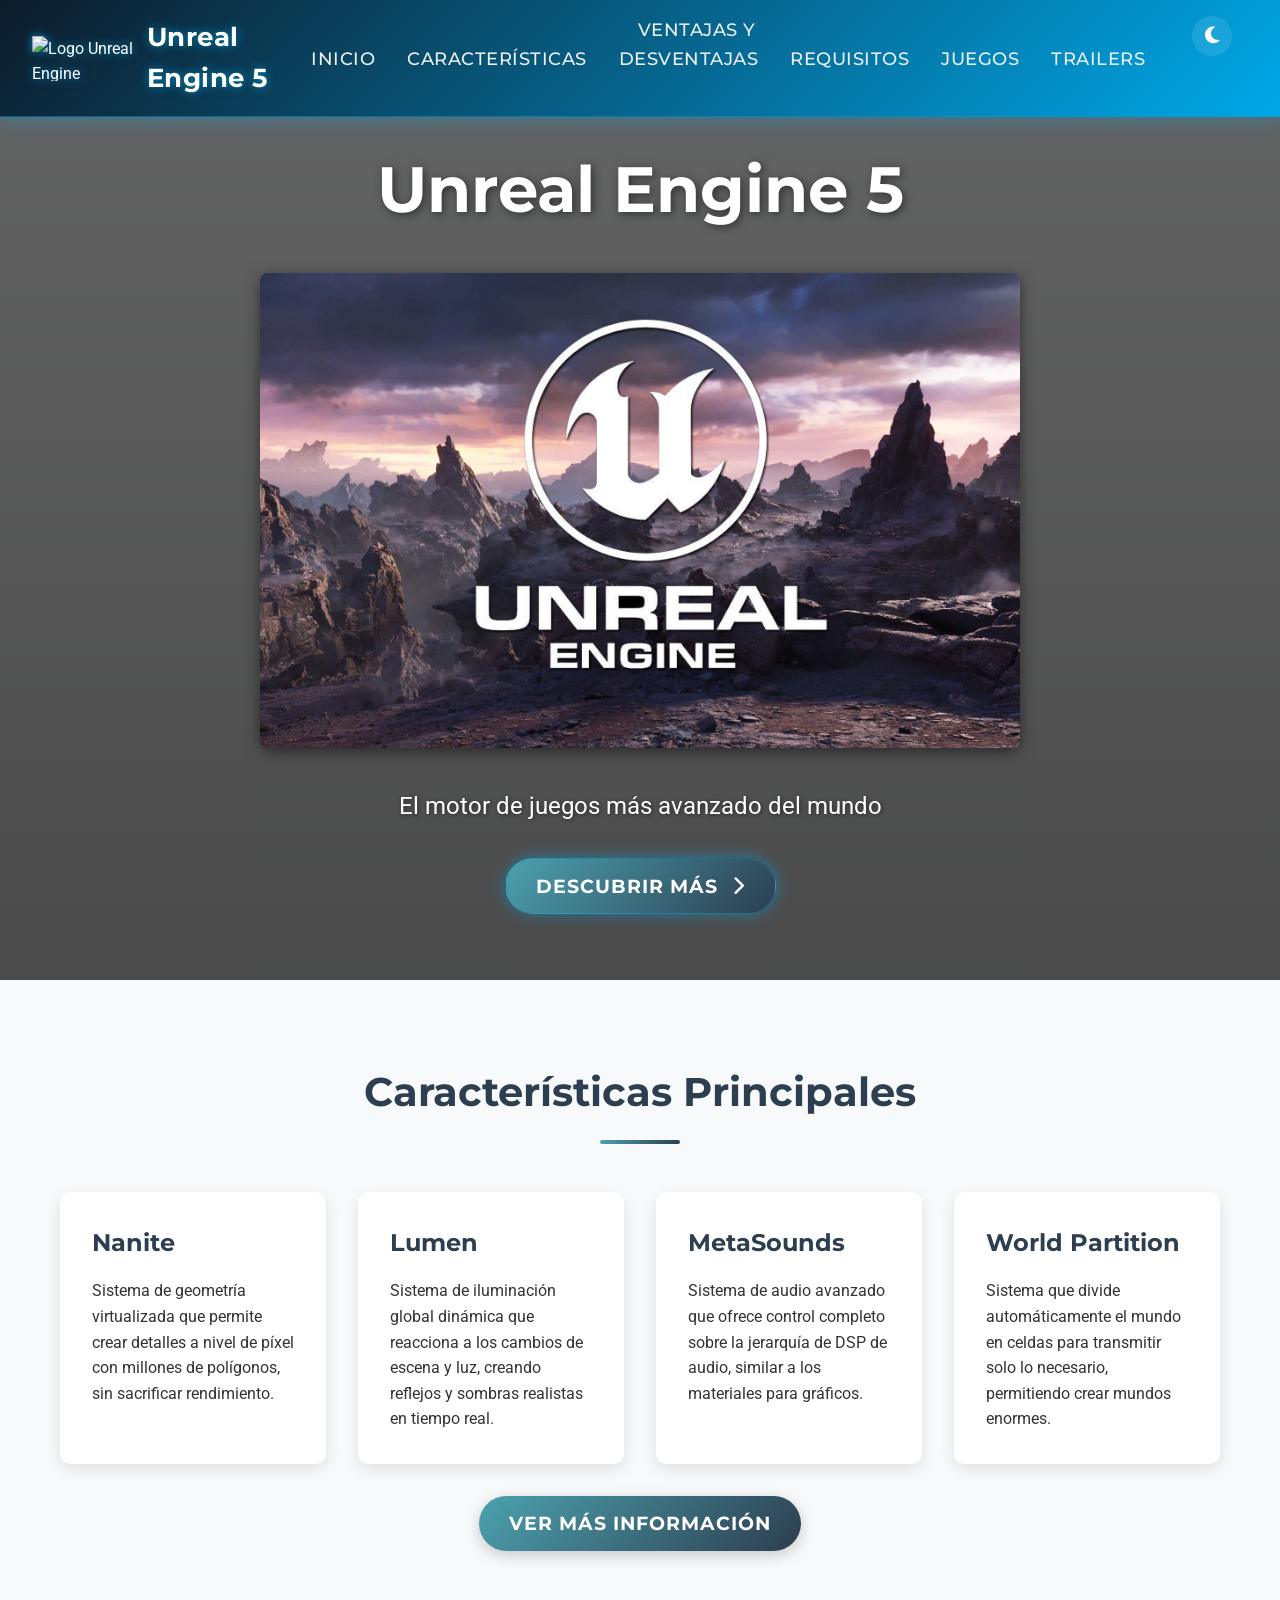
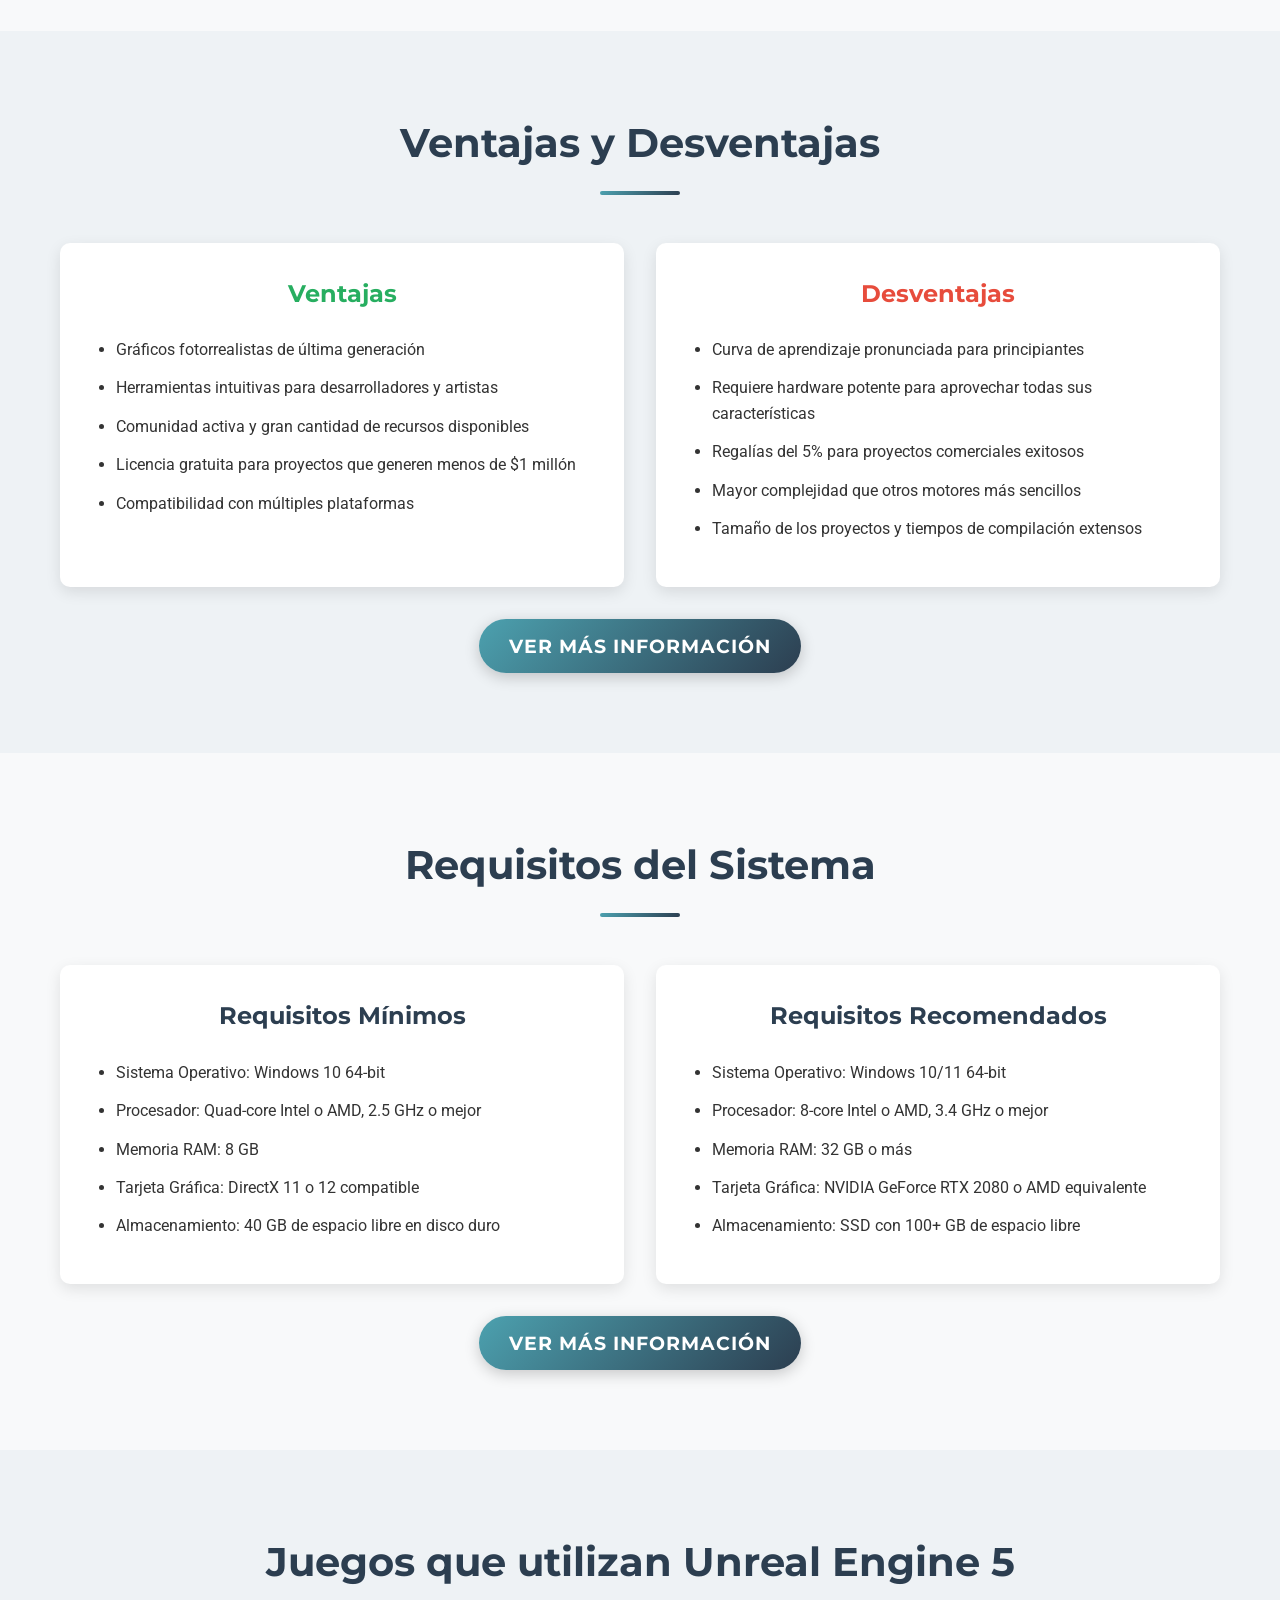
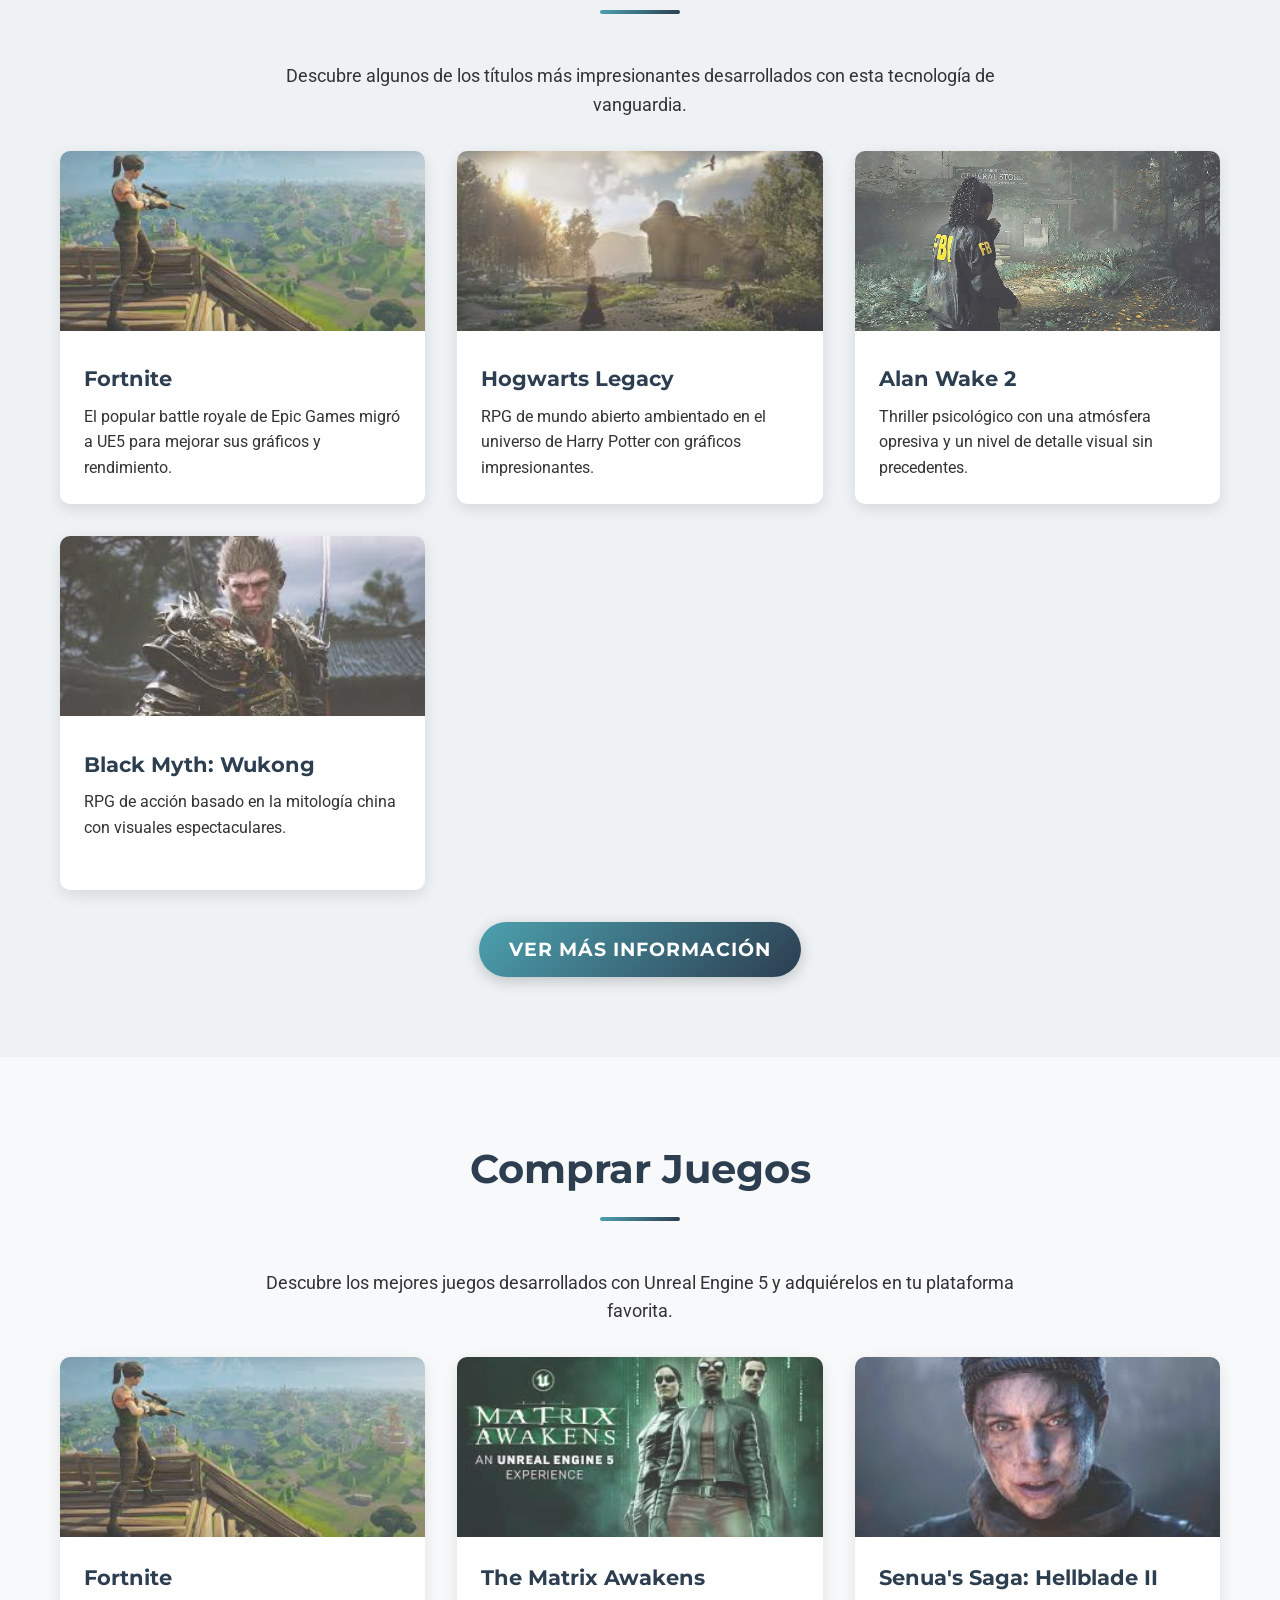
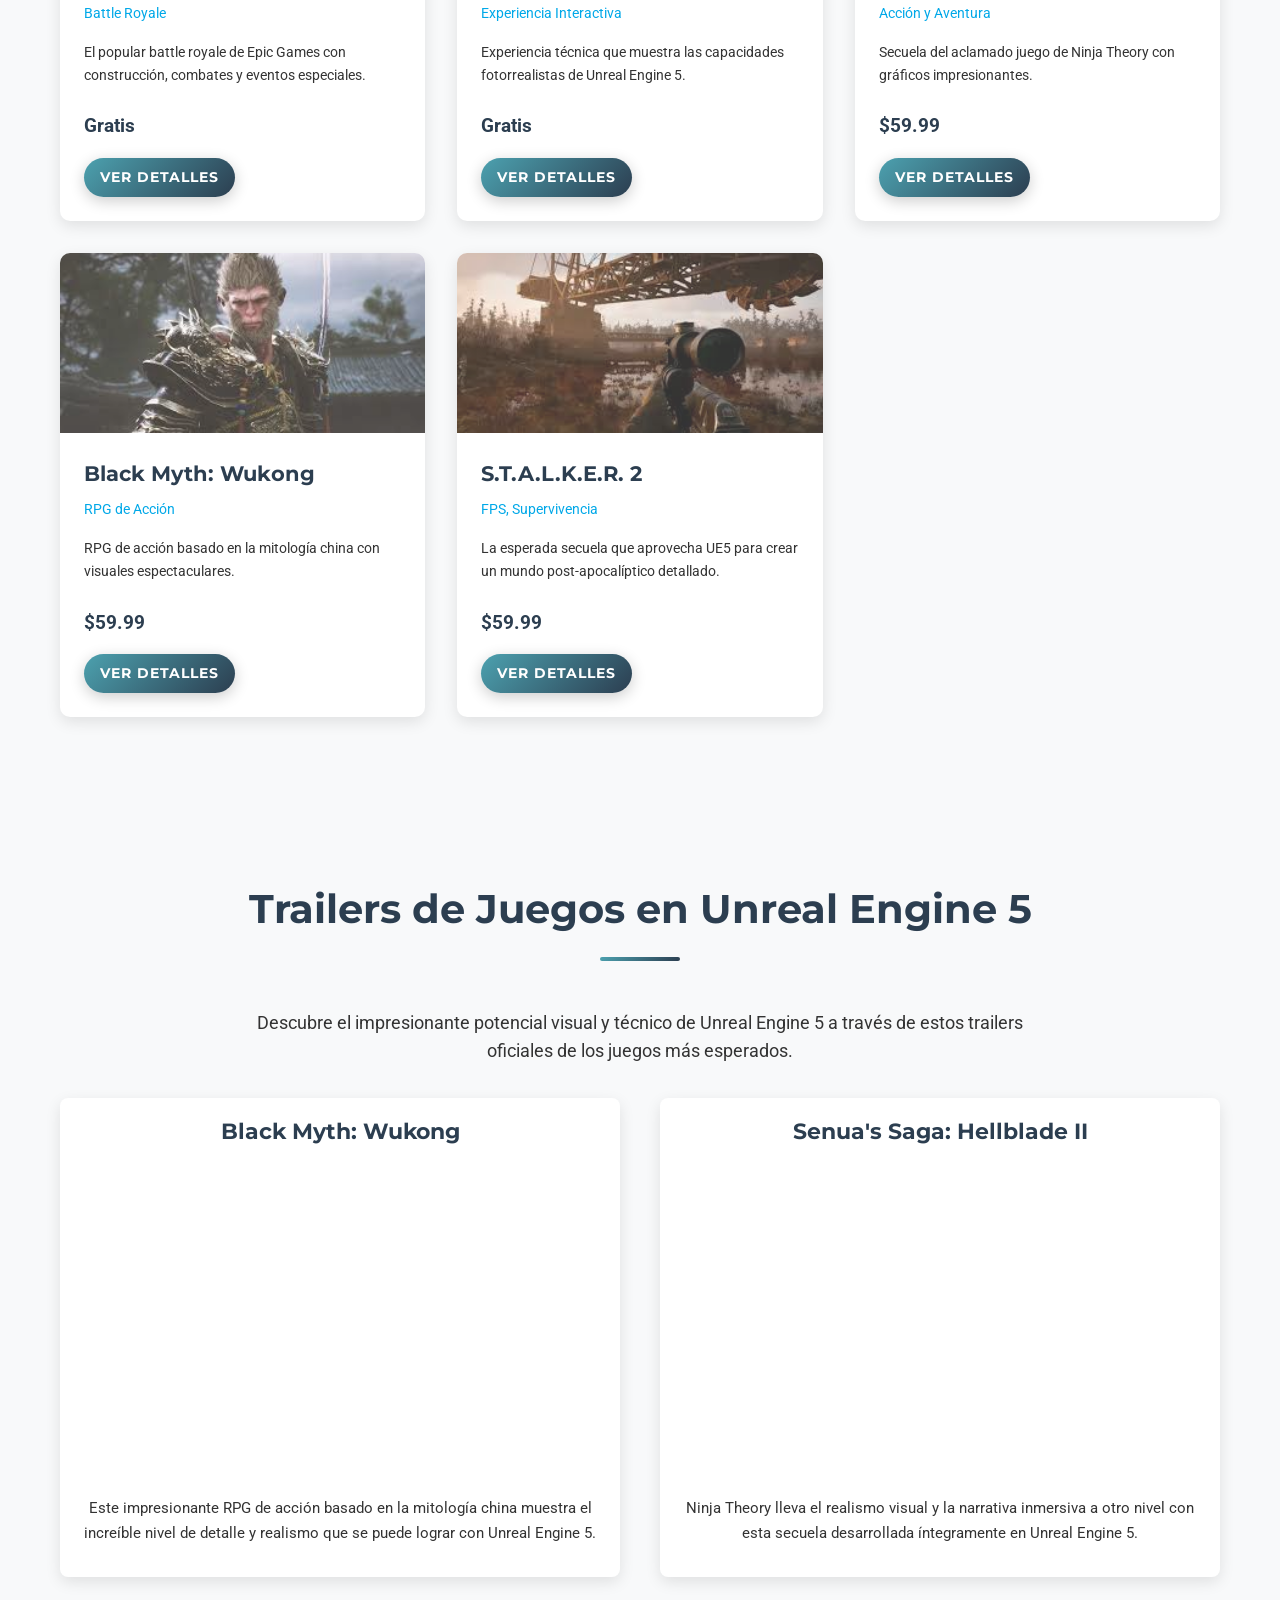
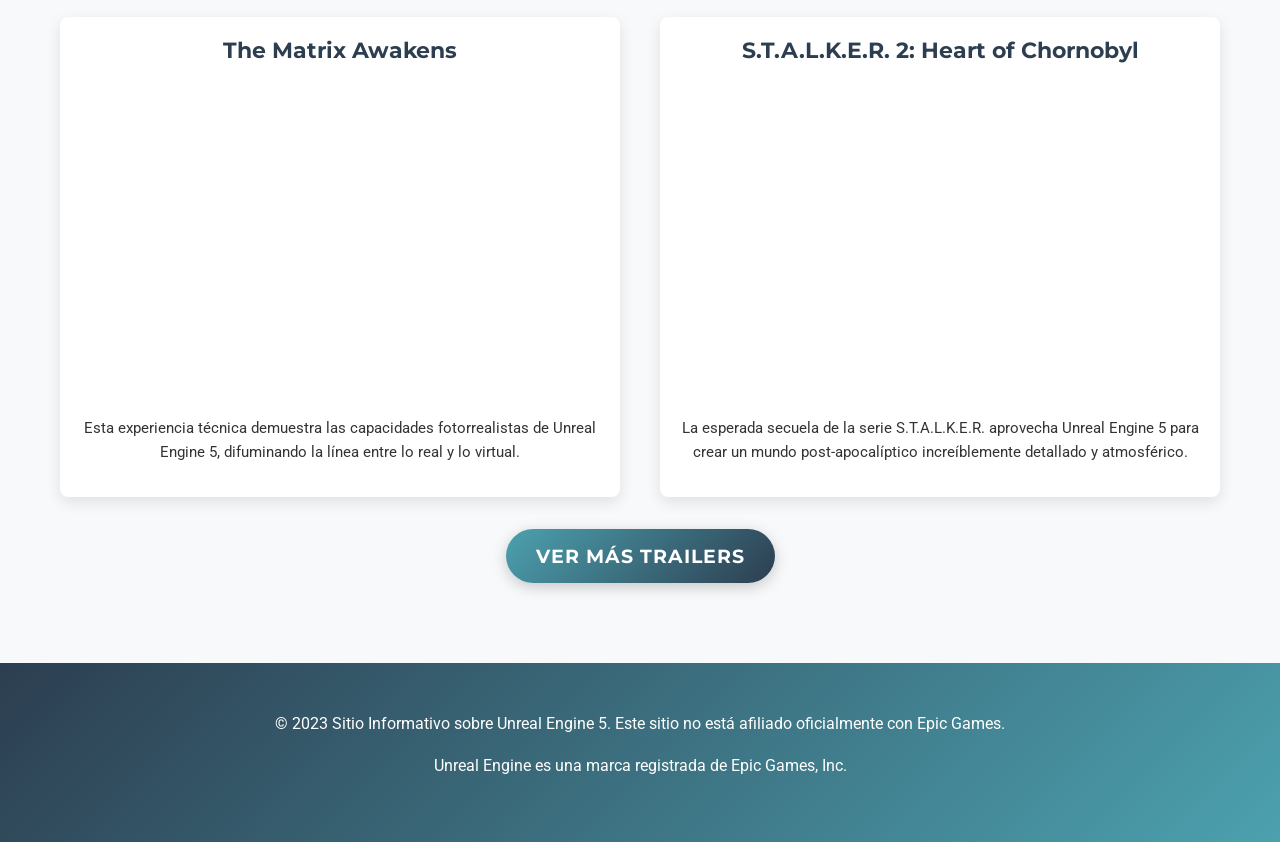
==== commit b855485d: "Updated website styles and added responsive design improvements" ====
--- a/index.html
+++ b/index.html
@@ -18,6 +18,11 @@
             <img src="https://upload.wikimedia.org/wikipedia/commons/d/da/Unreal_Engine_Logo.svg" alt="Logo Unreal Engine" onerror="this.onerror=null; this.src='https://via.placeholder.com/45x45?text=UE5';">
             <span>Unreal Engine 5</span>
         </div>
+        <div class="navbar__toggle">
+            <span></span>
+            <span></span>
+            <span></span>
+        </div>
         <ul class="navbar__list">
             <li class="navbar__item"><a href="#inicio">Inicio</a></li>
             <li class="navbar__item"><a href="#caracteristicas">Características</a></li>
--- a/style.css
+++ b/style.css
@@ -48,6 +48,7 @@
     color: var(--text-color);
     background-color: var(--bg-color);
     transition: background-color var(--transition-time) ease, color var(--transition-time) ease;
+    padding-top: 80px; /* Añadido para compensar el espacio del navbar fijo */
 }
 
 .container {
@@ -59,17 +60,19 @@
 /* Estilos para el navbar - Estilo Unreal Engine */
 .navbar {
     background: linear-gradient(135deg, var(--navbar-gradient-start) 0%, var(--navbar-gradient-end) 100%);
-    padding: 1rem 0;
     box-shadow: 0 4px 20px var(--navbar-shadow);
-    position: sticky;
+    position: fixed; /* Cambiado de sticky a fixed para asegurar que se mantenga en la parte superior */
     top: 0;
-    z-index: 100;
+    left: 0;
+    right: 0;
+    width: 100%;
+    z-index: 1000; /* Aumentado para asegurar que esté por encima de otros elementos */
     display: flex;
     justify-content: space-between;
     align-items: center;
     padding: 1rem 2rem;
     border-bottom: 1px solid rgba(0, 168, 232, 0.5);
-    transition: background var(--transition-time) ease, box-shadow var(--transition-time) ease;
+    transition: all var(--transition-time) ease;
 }
 
 /* Aseguramos que la navbar mantenga su estilo en modo oscuro */
@@ -1001,24 +1004,81 @@
     margin-top: 2rem;
 }
 
+/* Hamburger menu icon */
+.navbar__toggle {
+    display: none;
+    flex-direction: column;
+    justify-content: space-between;
+    width: 30px;
+    height: 21px;
+    cursor: pointer;
+    z-index: 200;
+    position: absolute;
+    top: 20px;
+    right: 20px;
+}
+
+.navbar__toggle span {
+    display: block;
+    height: 3px;
+    width: 100%;
+    background-color: white;
+    border-radius: 3px;
+    transition: all 0.3s ease;
+}
+
 /* Responsive design */
 @media (max-width: 768px) {
     .navbar {
-        flex-direction: column;
-        padding: 1rem;
+        flex-direction: row;
+        justify-content: space-between;
+        padding: 0.8rem 1rem;
+        position: fixed;
+        top: 0;
+        left: 0;
+        width: 100%;
+        z-index: 1000;
+        transition: all 0.3s ease, transform 0.4s ease;
+        background: linear-gradient(135deg, var(--navbar-gradient-start) 0%, var(--navbar-gradient-end) 100%);
     }
     
     .navbar__logo {
-        margin-bottom: 1rem;
+        margin-bottom: 0;
+        z-index: 200;
+    }
+    
+    .navbar__toggle {
+        display: flex;
     }
     
     .navbar__list {
         flex-direction: column;
         align-items: center;
+        position: fixed;
+        top: 0;
+        right: -100%;
+        width: 80%;
+        height: 100vh;
+        background: linear-gradient(135deg, var(--navbar-gradient-start) 0%, var(--navbar-gradient-end) 100%);
+        padding-top: 80px;
+        transition: right 0.3s ease;
+        z-index: 100;
+        box-shadow: -5px 0 15px rgba(0, 0, 0, 0.2);
+    }
+    
+    .navbar__list.active {
+        right: 0;
     }
     
     .navbar__item {
-        margin: 0.5rem 0;
+        margin: 1rem 0;
+        width: 100%;
+        text-align: center;
+    }
+    
+    .navbar__item a {
+        display: block;
+        padding: 1rem;
     }
     
     .hero__content h1 {
@@ -1031,6 +1091,58 @@
     
     .section__title {
         font-size: 2rem;
+    }
+    
+    /* Hamburger menu animation */
+    .navbar__toggle {
+        display: flex;
+        flex-direction: column;
+        justify-content: space-between;
+        width: 30px;
+        height: 21px;
+        background: transparent;
+        border: none;
+        cursor: pointer;
+        padding: 0;
+        z-index: 200;
+    }
+    
+    .navbar__toggle span {
+        width: 100%;
+        height: 3px;
+        background-color: white;
+        border-radius: 3px;
+        transition: all 0.3s ease;
+        box-shadow: 0 0 5px rgba(0, 168, 232, 0.5);
+    }
+    
+    .navbar__toggle.active span:nth-child(1) {
+        transform: translateY(9px) rotate(45deg);
+    }
+    
+    .navbar__toggle.active span:nth-child(2) {
+        opacity: 0;
+    }
+    
+    .navbar__toggle.active span:nth-child(3) {
+        transform: translateY(-9px) rotate(-45deg);
+    }
+    
+    /* Mejora para la navegación en scroll en dispositivos móviles */
+    .navbar {
+        transition: transform 0.3s ease, background-color 0.3s ease, box-shadow 0.3s ease;
+    }
+    
+    /* Efecto de ocultar navbar al hacer scroll hacia abajo y mostrar al hacer scroll hacia arriba */
+    .navbar--hidden {
+        transform: translateY(-100%);
+    }
+    
+    /* Estilo para navbar cuando se hace scroll */
+    .navbar--scrolled {
+        background: linear-gradient(135deg, rgba(13, 27, 42, 0.95) 0%, rgba(0, 168, 232, 0.95) 100%);
+        box-shadow: 0 4px 15px rgba(0, 0, 0, 0.3);
+        padding: 0.6rem 1rem;
     }
 }
 
